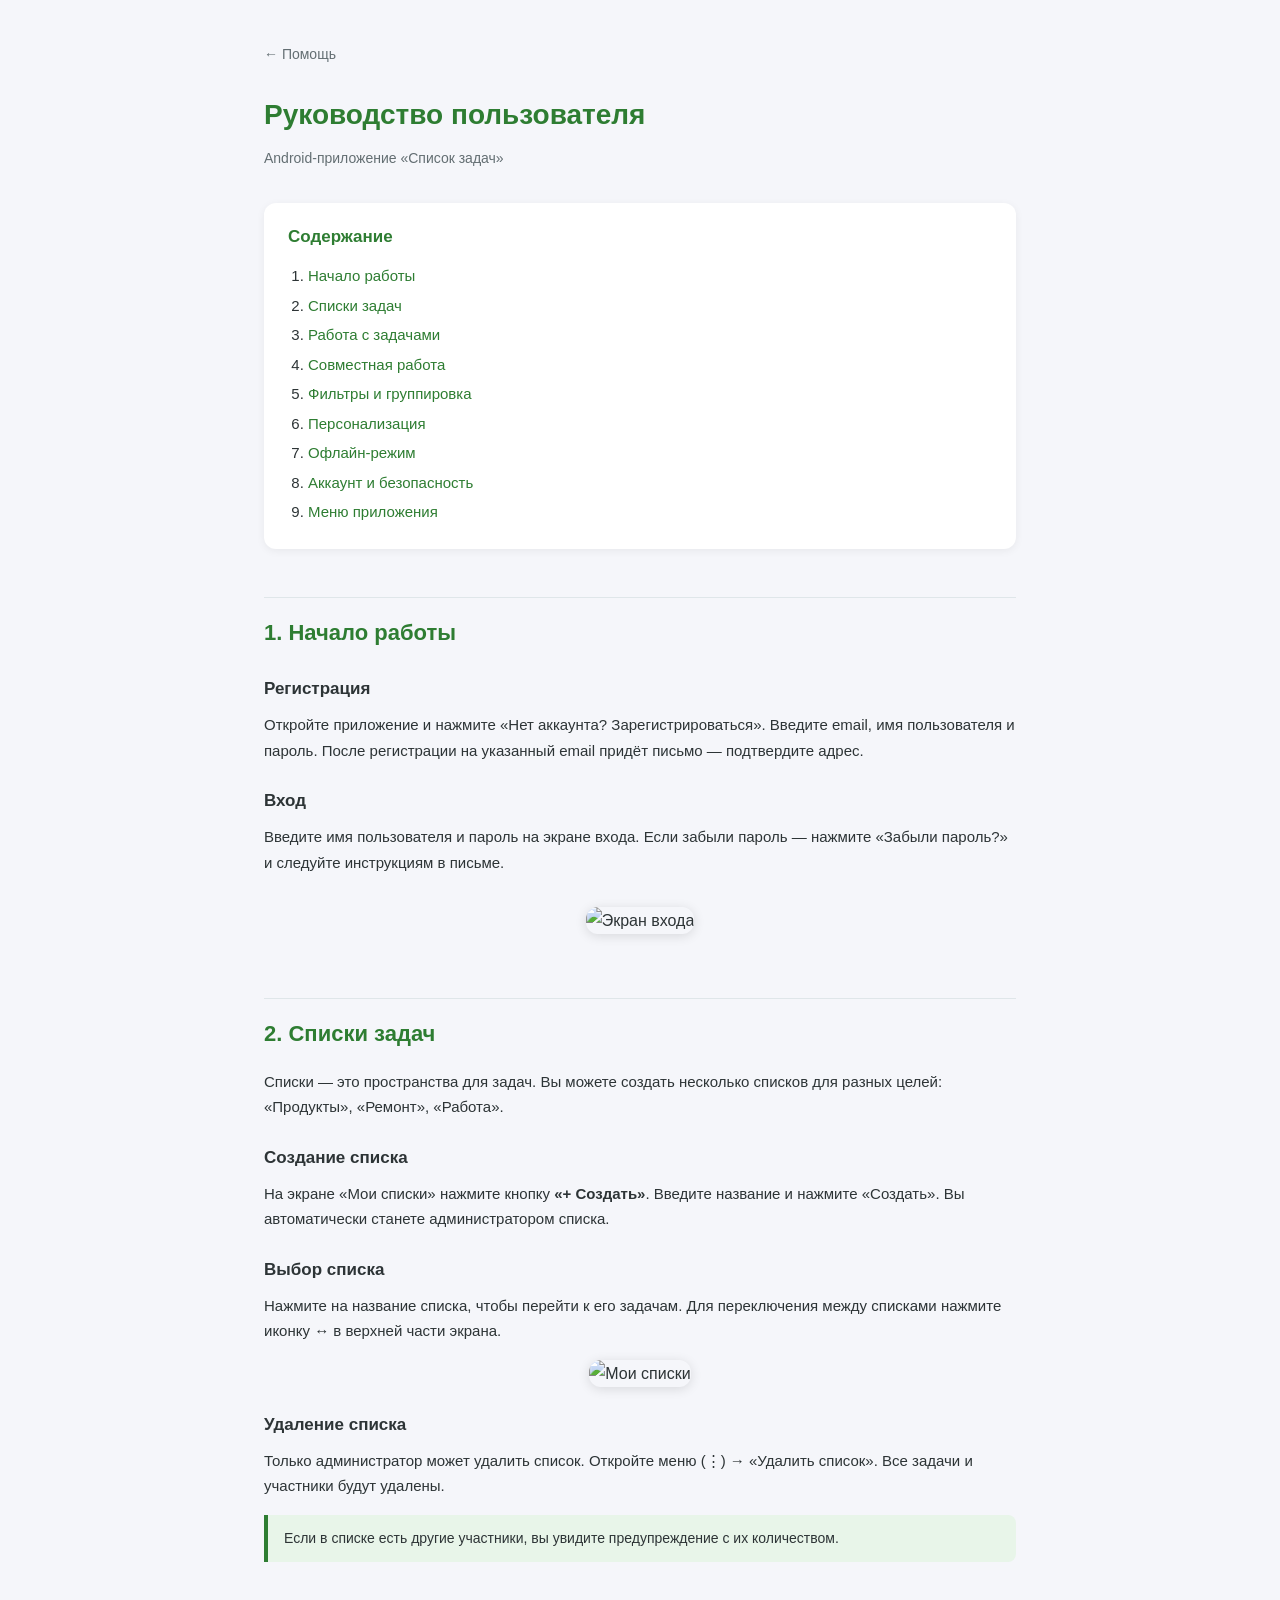
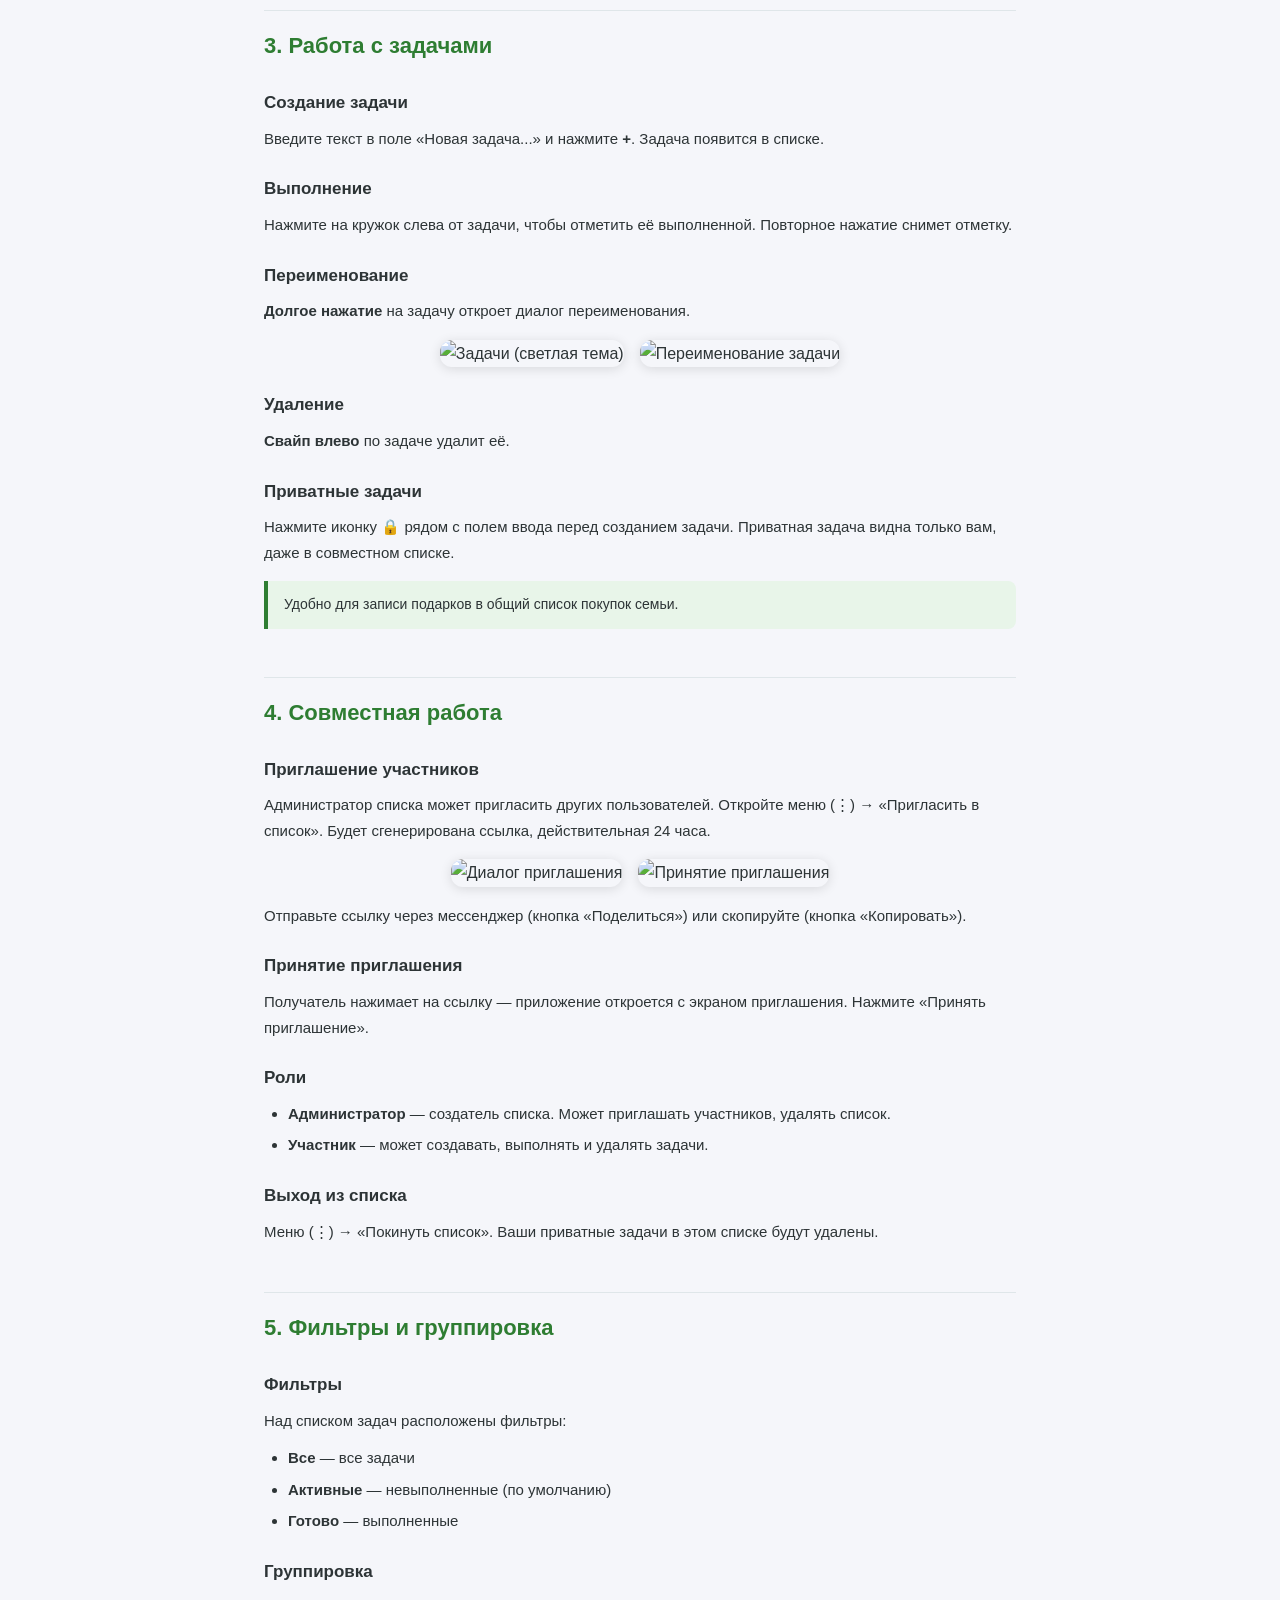
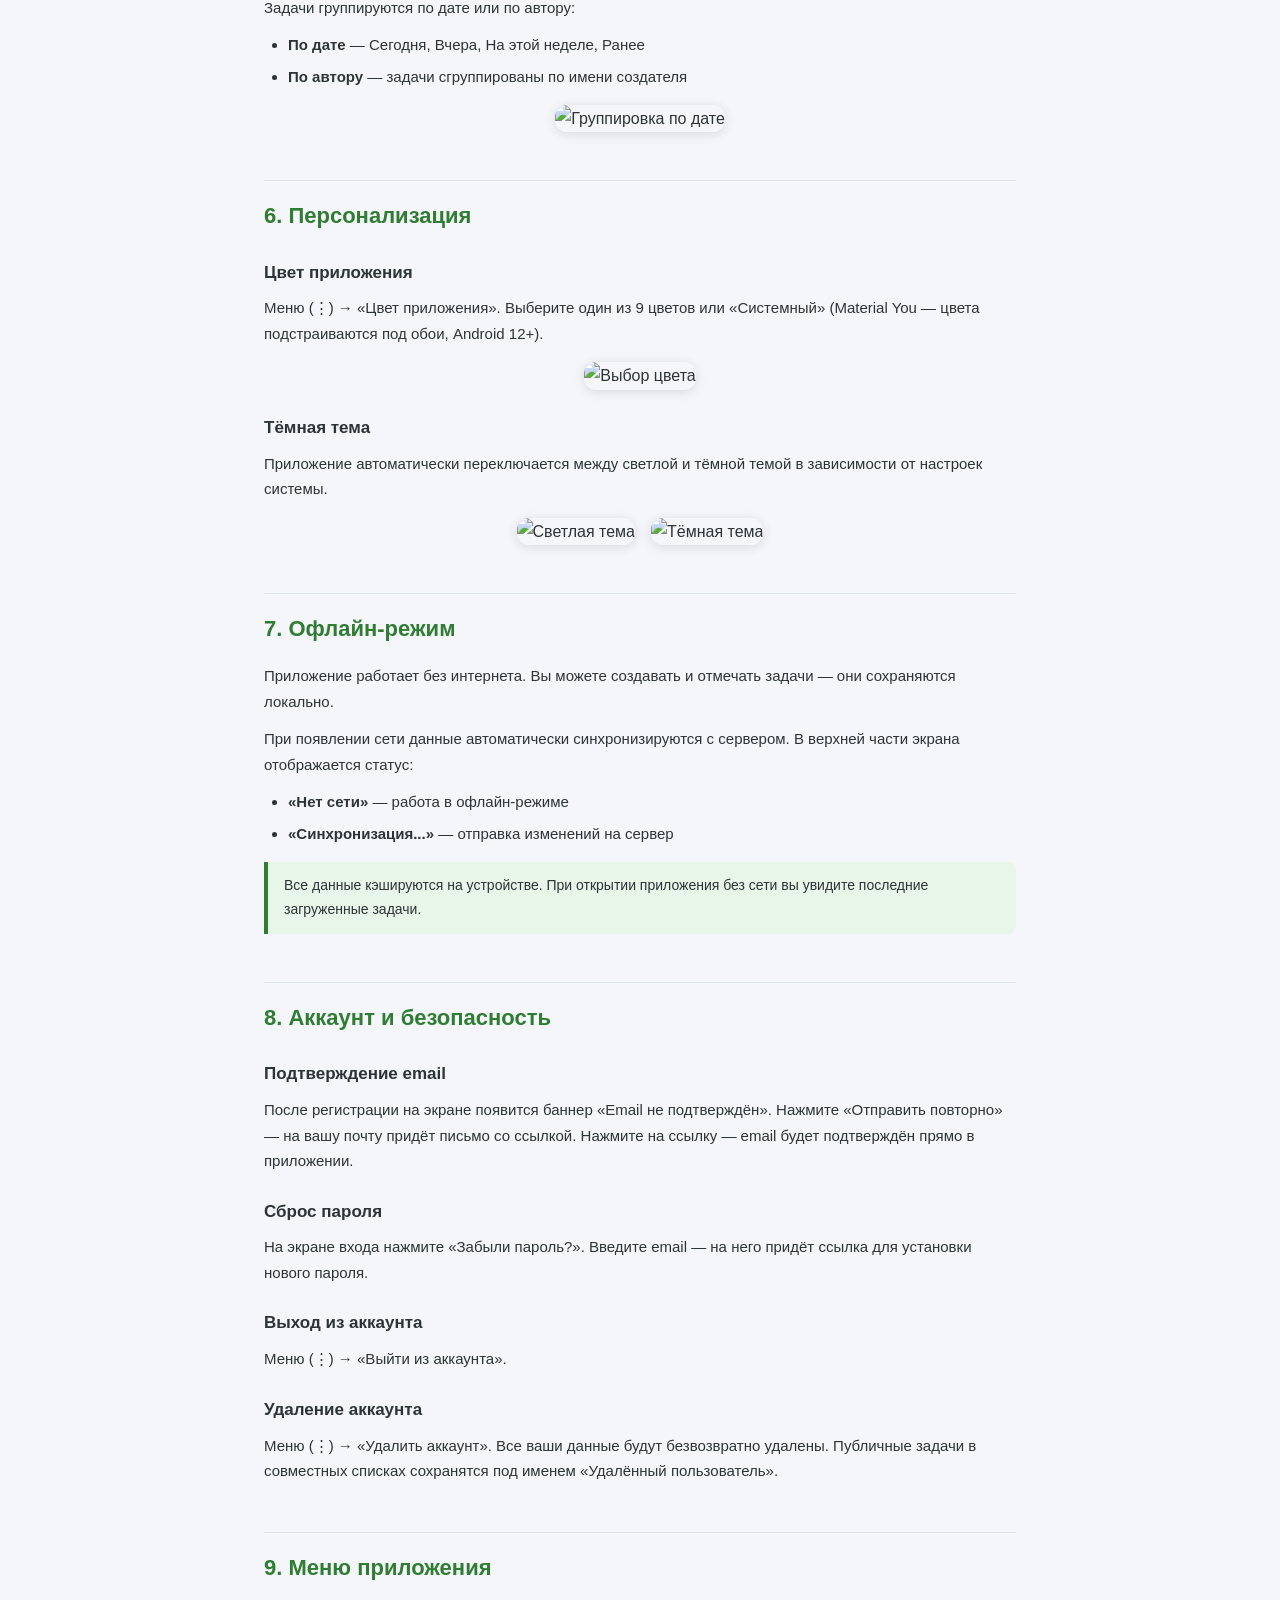
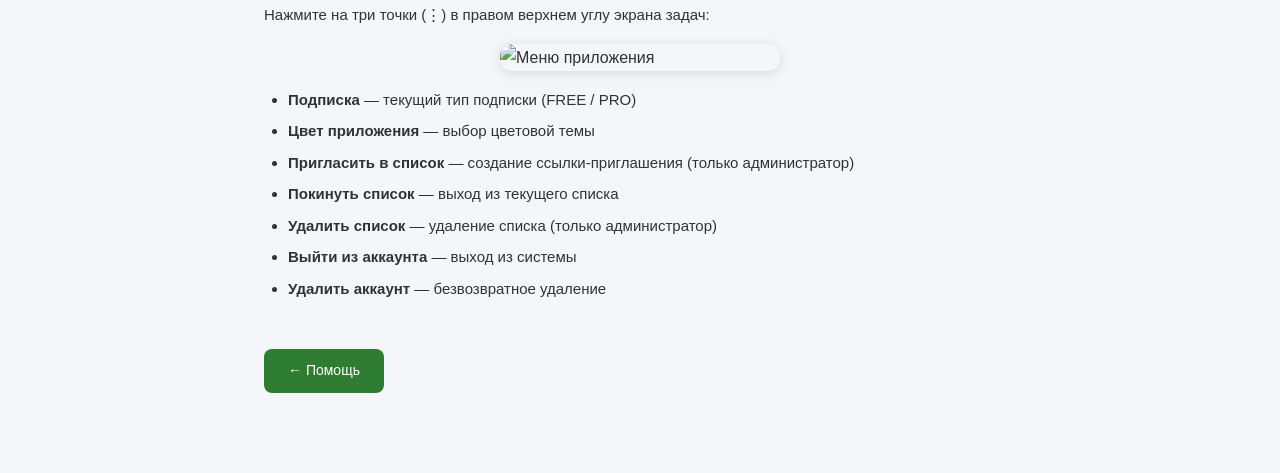
==== nginx/help/android.html @ d2b5bd95 "Add help pages: /help (platform selection), /help/android (user guide with screenshots)" ====
<!DOCTYPE html>
<html lang="ru">
<head>
    <meta charset="UTF-8">
    <meta name="viewport" content="width=device-width, initial-scale=1.0">
    <title>Помощь — Android — Список задач</title>
    <style>
        * { margin: 0; padding: 0; box-sizing: border-box; }
        body {
            font-family: 'Inter', 'Segoe UI', Roboto, -apple-system, BlinkMacSystemFont, sans-serif;
            background: #f5f6fa;
            color: #2d3436;
            line-height: 1.7;
        }
        .container {
            max-width: 800px;
            margin: 0 auto;
            padding: 40px 24px 80px;
        }
        h1 {
            font-size: 28px;
            font-weight: 700;
            margin-bottom: 8px;
            color: #2e7d32;
        }
        .subtitle {
            color: #636e72;
            font-size: 14px;
            margin-bottom: 32px;
        }
        h2 {
            font-size: 22px;
            font-weight: 600;
            margin-top: 48px;
            margin-bottom: 16px;
            color: #2e7d32;
            padding-top: 16px;
            border-top: 1px solid #dfe6e9;
        }
        h3 {
            font-size: 17px;
            font-weight: 600;
            margin-top: 24px;
            margin-bottom: 8px;
            color: #2d3436;
        }
        p, li {
            font-size: 15px;
            margin-bottom: 12px;
        }
        ul {
            padding-left: 24px;
            margin-bottom: 16px;
        }
        li { margin-bottom: 6px; }
        .screenshot {
            display: block;
            max-width: 280px;
            margin: 16px auto;
            border-radius: 12px;
            box-shadow: 0 2px 12px rgba(0,0,0,0.12);
        }
        .screenshot-row {
            display: flex;
            gap: 16px;
            justify-content: center;
            flex-wrap: wrap;
            margin: 16px 0;
        }
        .screenshot-row img {
            max-width: 220px;
            border-radius: 12px;
            box-shadow: 0 2px 12px rgba(0,0,0,0.12);
        }
        .tip {
            background: #e8f5e9;
            border-left: 4px solid #2e7d32;
            padding: 12px 16px;
            border-radius: 0 8px 8px 0;
            margin: 16px 0;
            font-size: 14px;
        }
        .toc {
            background: #fff;
            border-radius: 12px;
            padding: 20px 24px;
            margin-bottom: 32px;
            box-shadow: 0 2px 8px rgba(0,0,0,0.06);
        }
        .toc h3 {
            margin-top: 0;
            margin-bottom: 12px;
            color: #2e7d32;
        }
        .toc ol {
            padding-left: 20px;
        }
        .toc li {
            margin-bottom: 4px;
        }
        .toc a {
            color: #2e7d32;
            text-decoration: none;
        }
        .toc a:hover { text-decoration: underline; }
        a { color: #2e7d32; text-decoration: none; }
        a:hover { text-decoration: underline; }
        .back {
            display: inline-block;
            margin-top: 32px;
            padding: 10px 24px;
            background: #2e7d32;
            color: #fff;
            border-radius: 8px;
            font-size: 14px;
            font-weight: 500;
            text-decoration: none;
        }
        .back:hover { background: #1b5e20; text-decoration: none; }
        .nav-top {
            margin-bottom: 24px;
        }
        .nav-top a {
            color: #636e72;
            font-size: 14px;
        }
    </style>
</head>
<body>
<div class="container">
    <div class="nav-top">
        <a href="/help">← Помощь</a>
    </div>

    <h1>Руководство пользователя</h1>
    <p class="subtitle">Android-приложение «Список задач»</p>

    <div class="toc">
        <h3>Содержание</h3>
        <ol>
            <li><a href="#start">Начало работы</a></li>
            <li><a href="#lists">Списки задач</a></li>
            <li><a href="#tasks">Работа с задачами</a></li>
            <li><a href="#invite">Совместная работа</a></li>
            <li><a href="#filters">Фильтры и группировка</a></li>
            <li><a href="#design">Персонализация</a></li>
            <li><a href="#offline">Офлайн-режим</a></li>
            <li><a href="#account">Аккаунт и безопасность</a></li>
            <li><a href="#menu">Меню приложения</a></li>
        </ol>
    </div>

    <!-- 1. Начало работы -->
    <h2 id="start">1. Начало работы</h2>

    <h3>Регистрация</h3>
    <p>Откройте приложение и нажмите «Нет аккаунта? Зарегистрироваться». Введите email, имя пользователя и пароль. После регистрации на указанный email придёт письмо — подтвердите адрес.</p>

    <h3>Вход</h3>
    <p>Введите имя пользователя и пароль на экране входа. Если забыли пароль — нажмите «Забыли пароль?» и следуйте инструкциям в письме.</p>

    <div class="screenshot-row">
        <img src="/help/img/login_light.jpg" alt="Экран входа" class="screenshot">
    </div>

    <!-- 2. Списки задач -->
    <h2 id="lists">2. Списки задач</h2>

    <p>Списки — это пространства для задач. Вы можете создать несколько списков для разных целей: «Продукты», «Ремонт», «Работа».</p>

    <h3>Создание списка</h3>
    <p>На экране «Мои списки» нажмите кнопку <strong>«+ Создать»</strong>. Введите название и нажмите «Создать». Вы автоматически станете администратором списка.</p>

    <h3>Выбор списка</h3>
    <p>Нажмите на название списка, чтобы перейти к его задачам. Для переключения между списками нажмите иконку ↔ в верхней части экрана.</p>

    <div class="screenshot-row">
        <img src="/help/img/list_selection_light.jpg" alt="Мои списки">
    </div>

    <h3>Удаление списка</h3>
    <p>Только администратор может удалить список. Откройте меню (⋮) → «Удалить список». Все задачи и участники будут удалены.</p>

    <div class="tip">Если в списке есть другие участники, вы увидите предупреждение с их количеством.</div>

    <!-- 3. Работа с задачами -->
    <h2 id="tasks">3. Работа с задачами</h2>

    <h3>Создание задачи</h3>
    <p>Введите текст в поле «Новая задача...» и нажмите <strong>+</strong>. Задача появится в списке.</p>

    <h3>Выполнение</h3>
    <p>Нажмите на кружок слева от задачи, чтобы отметить её выполненной. Повторное нажатие снимет отметку.</p>

    <h3>Переименование</h3>
    <p><strong>Долгое нажатие</strong> на задачу откроет диалог переименования.</p>

    <div class="screenshot-row">
        <img src="/help/img/tasks_light_1.jpg" alt="Задачи (светлая тема)">
        <img src="/help/img/rename_task_dark.jpg" alt="Переименование задачи">
    </div>

    <h3>Удаление</h3>
    <p><strong>Свайп влево</strong> по задаче удалит её.</p>

    <h3>Приватные задачи</h3>
    <p>Нажмите иконку 🔒 рядом с полем ввода перед созданием задачи. Приватная задача видна только вам, даже в совместном списке.</p>

    <div class="tip">Удобно для записи подарков в общий список покупок семьи.</div>

    <!-- 4. Совместная работа -->
    <h2 id="invite">4. Совместная работа</h2>

    <h3>Приглашение участников</h3>
    <p>Администратор списка может пригласить других пользователей. Откройте меню (⋮) → «Пригласить в список». Будет сгенерирована ссылка, действительная 24 часа.</p>

    <div class="screenshot-row">
        <img src="/help/img/invite_dialog.jpg" alt="Диалог приглашения">
        <img src="/help/img/invite_accept.jpg" alt="Принятие приглашения">
    </div>

    <p>Отправьте ссылку через мессенджер (кнопка «Поделиться») или скопируйте (кнопка «Копировать»).</p>

    <h3>Принятие приглашения</h3>
    <p>Получатель нажимает на ссылку — приложение откроется с экраном приглашения. Нажмите «Принять приглашение».</p>

    <h3>Роли</h3>
    <ul>
        <li><strong>Администратор</strong> — создатель списка. Может приглашать участников, удалять список.</li>
        <li><strong>Участник</strong> — может создавать, выполнять и удалять задачи.</li>
    </ul>

    <h3>Выход из списка</h3>
    <p>Меню (⋮) → «Покинуть список». Ваши приватные задачи в этом списке будут удалены.</p>

    <!-- 5. Фильтры и группировка -->
    <h2 id="filters">5. Фильтры и группировка</h2>

    <h3>Фильтры</h3>
    <p>Над списком задач расположены фильтры:</p>
    <ul>
        <li><strong>Все</strong> — все задачи</li>
        <li><strong>Активные</strong> — невыполненные (по умолчанию)</li>
        <li><strong>Готово</strong> — выполненные</li>
    </ul>

    <h3>Группировка</h3>
    <p>Задачи группируются по дате или по автору:</p>
    <ul>
        <li><strong>По дате</strong> — Сегодня, Вчера, На этой неделе, Ранее</li>
        <li><strong>По автору</strong> — задачи сгруппированы по имени создателя</li>
    </ul>

    <div class="screenshot-row">
        <img src="/help/img/tasks_light_2.jpg" alt="Группировка по дате">
    </div>

    <!-- 6. Персонализация -->
    <h2 id="design">6. Персонализация</h2>

    <h3>Цвет приложения</h3>
    <p>Меню (⋮) → «Цвет приложения». Выберите один из 9 цветов или «Системный» (Material You — цвета подстраиваются под обои, Android 12+).</p>

    <div class="screenshot-row">
        <img src="/help/img/color_picker.jpg" alt="Выбор цвета">
    </div>

    <h3>Тёмная тема</h3>
    <p>Приложение автоматически переключается между светлой и тёмной темой в зависимости от настроек системы.</p>

    <div class="screenshot-row">
        <img src="/help/img/tasks_light_3.jpg" alt="Светлая тема">
        <img src="/help/img/tasks_dark_2.jpg" alt="Тёмная тема">
    </div>

    <!-- 7. Офлайн-режим -->
    <h2 id="offline">7. Офлайн-режим</h2>

    <p>Приложение работает без интернета. Вы можете создавать и отмечать задачи — они сохраняются локально.</p>

    <p>При появлении сети данные автоматически синхронизируются с сервером. В верхней части экрана отображается статус:</p>
    <ul>
        <li><strong>«Нет сети»</strong> — работа в офлайн-режиме</li>
        <li><strong>«Синхронизация...»</strong> — отправка изменений на сервер</li>
    </ul>

    <div class="tip">Все данные кэшируются на устройстве. При открытии приложения без сети вы увидите последние загруженные задачи.</div>

    <!-- 8. Аккаунт -->
    <h2 id="account">8. Аккаунт и безопасность</h2>

    <h3>Подтверждение email</h3>
    <p>После регистрации на экране появится баннер «Email не подтверждён». Нажмите «Отправить повторно» — на вашу почту придёт письмо со ссылкой. Нажмите на ссылку — email будет подтверждён прямо в приложении.</p>

    <h3>Сброс пароля</h3>
    <p>На экране входа нажмите «Забыли пароль?». Введите email — на него придёт ссылка для установки нового пароля.</p>

    <h3>Выход из аккаунта</h3>
    <p>Меню (⋮) → «Выйти из аккаунта».</p>

    <h3>Удаление аккаунта</h3>
    <p>Меню (⋮) → «Удалить аккаунт». Все ваши данные будут безвозвратно удалены. Публичные задачи в совместных списках сохранятся под именем «Удалённый пользователь».</p>

    <!-- 9. Меню -->
    <h2 id="menu">9. Меню приложения</h2>

    <p>Нажмите на три точки (⋮) в правом верхнем углу экрана задач:</p>

    <img src="/help/img/menu_overflow.jpg" alt="Меню приложения" class="screenshot">

    <ul>
        <li><strong>Подписка</strong> — текущий тип подписки (FREE / PRO)</li>
        <li><strong>Цвет приложения</strong> — выбор цветовой темы</li>
        <li><strong>Пригласить в список</strong> — создание ссылки-приглашения (только администратор)</li>
        <li><strong>Покинуть список</strong> — выход из текущего списка</li>
        <li><strong>Удалить список</strong> — удаление списка (только администратор)</li>
        <li><strong>Выйти из аккаунта</strong> — выход из системы</li>
        <li><strong>Удалить аккаунт</strong> — безвозвратное удаление</li>
    </ul>

    <a class="back" href="/help">← Помощь</a>
</div>
</body>
</html>
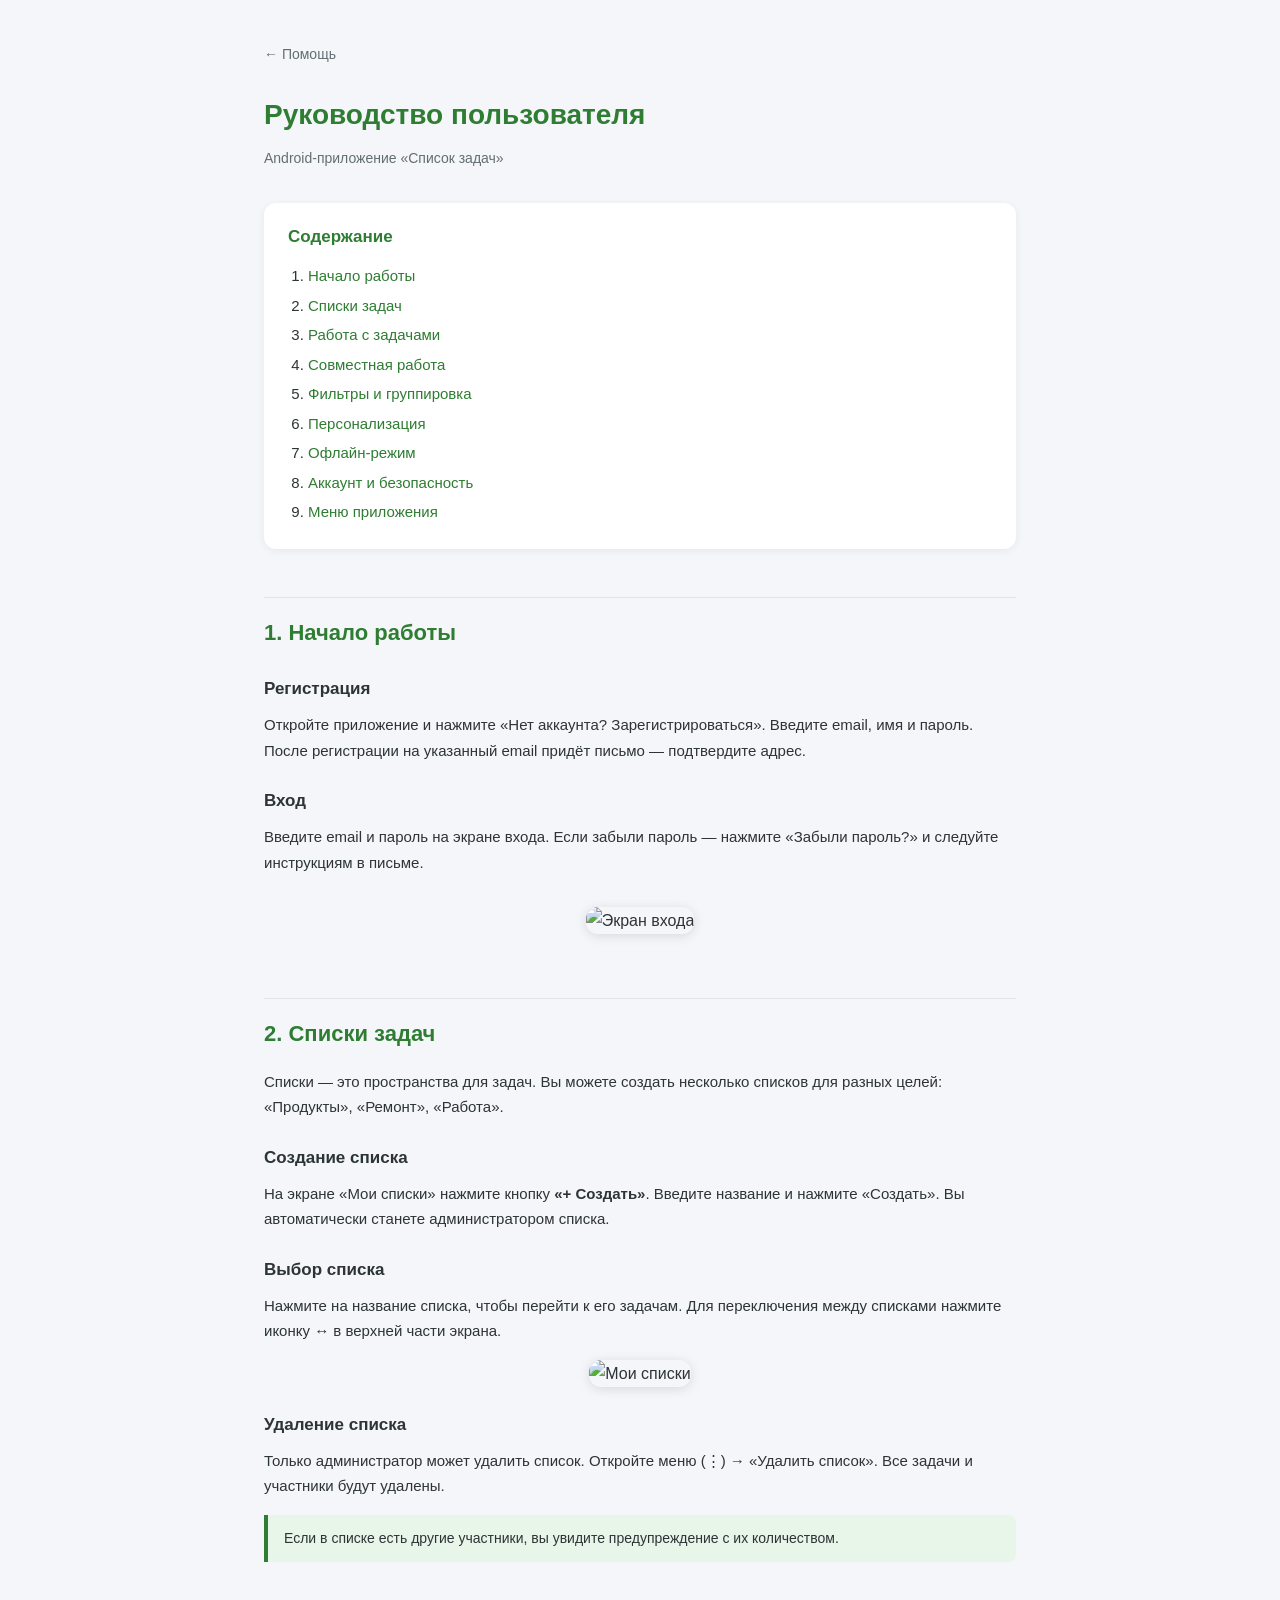
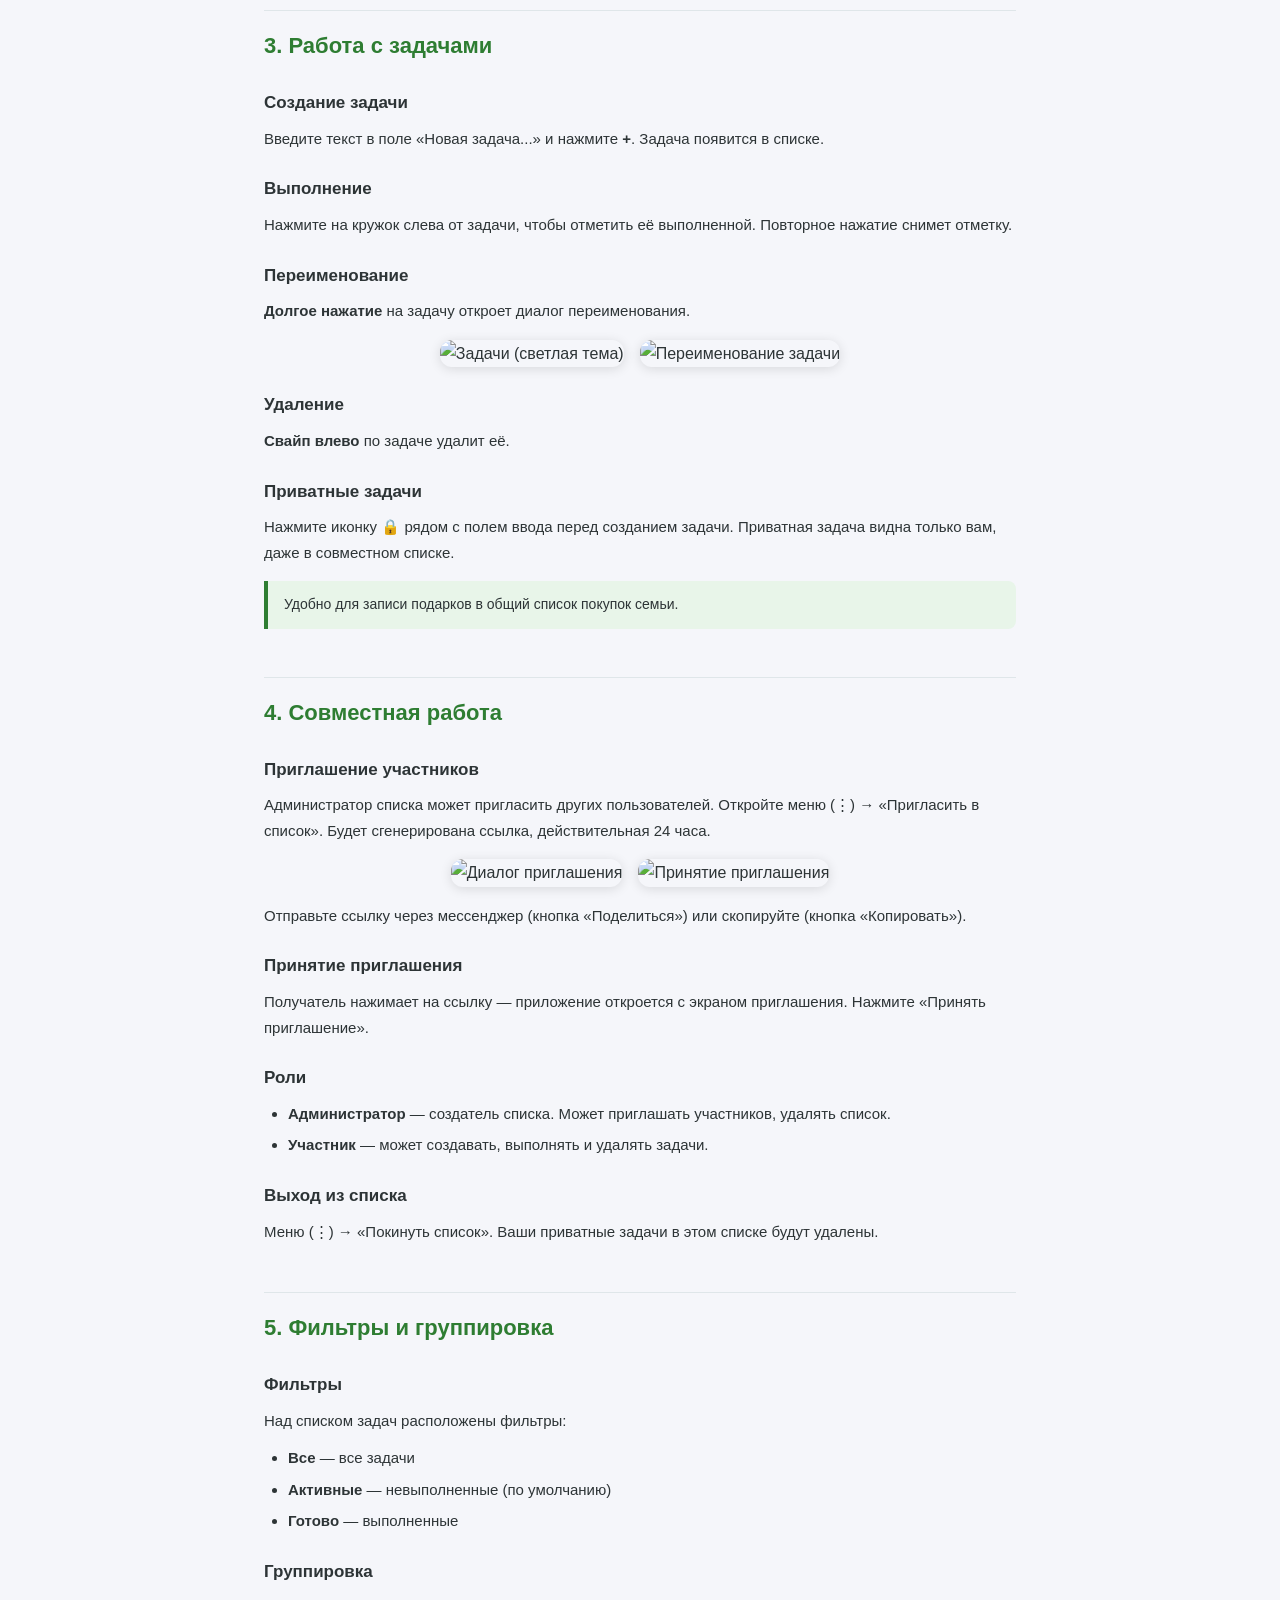
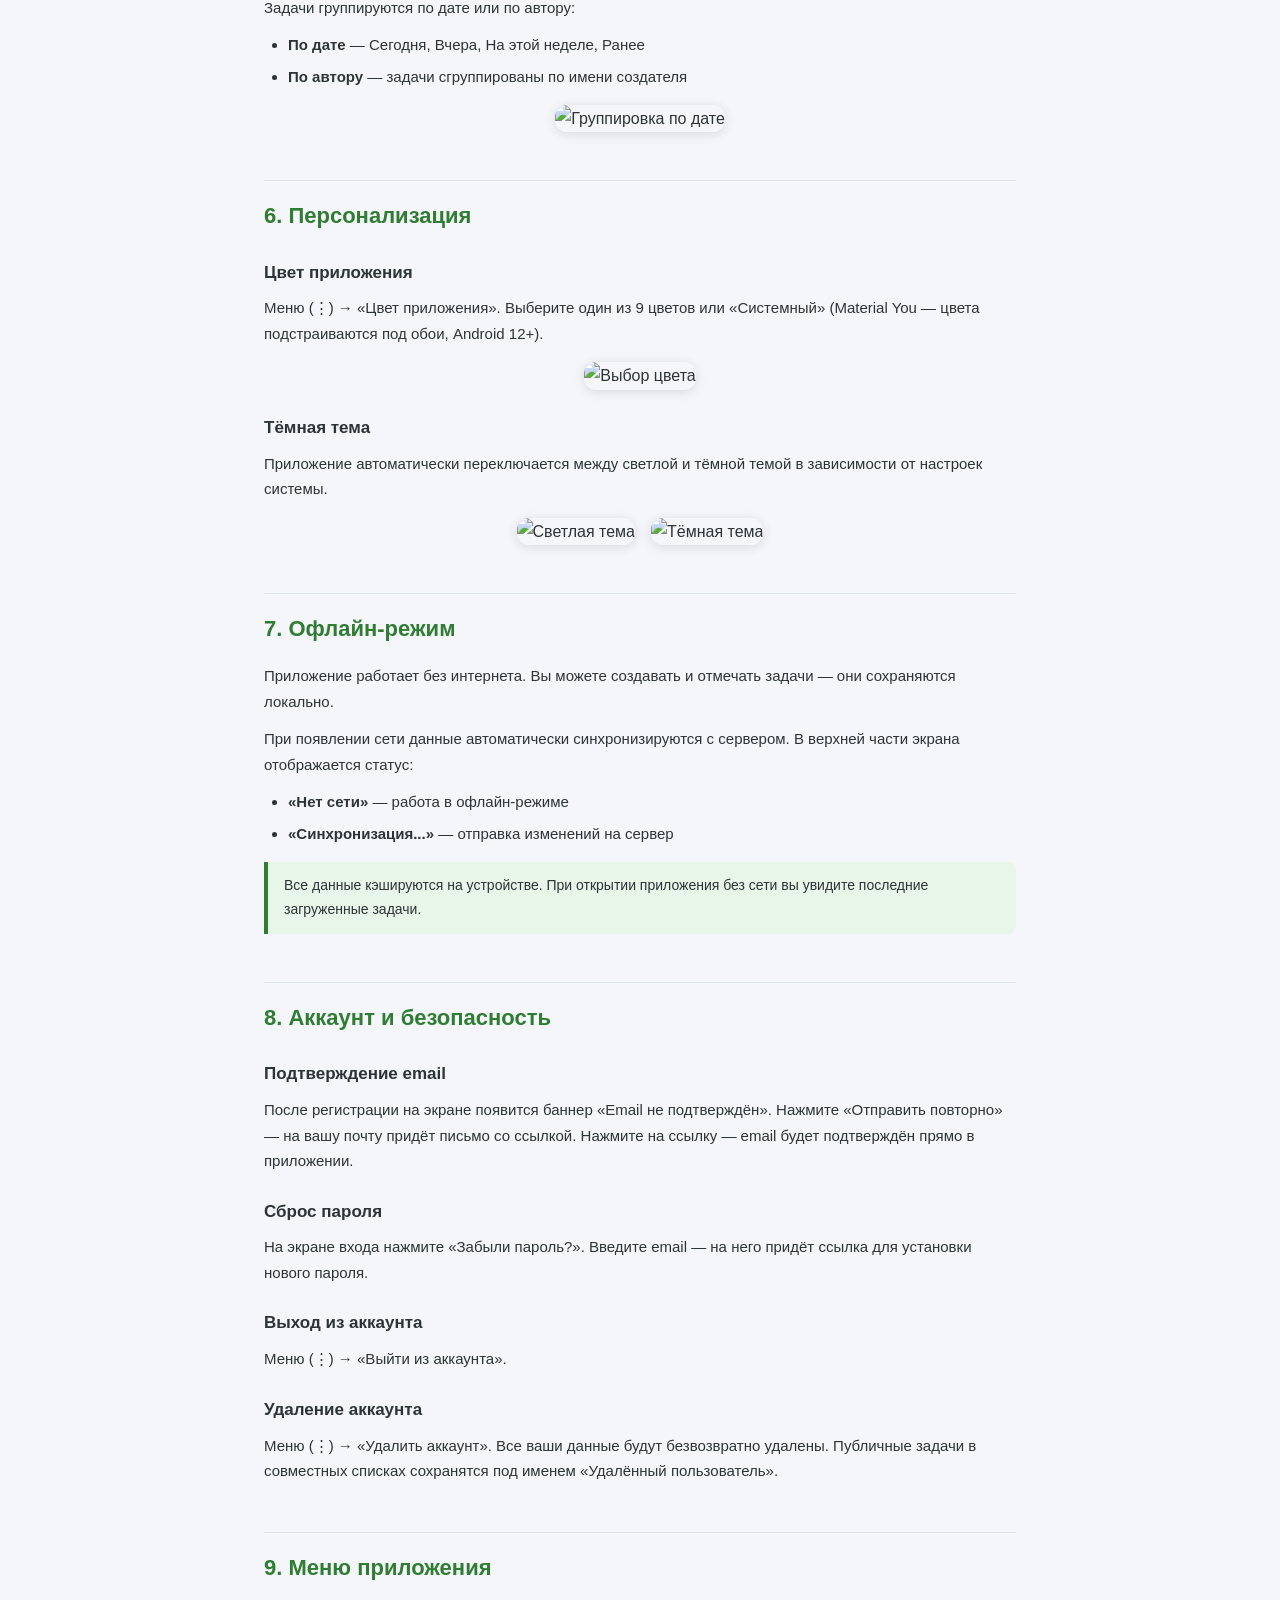
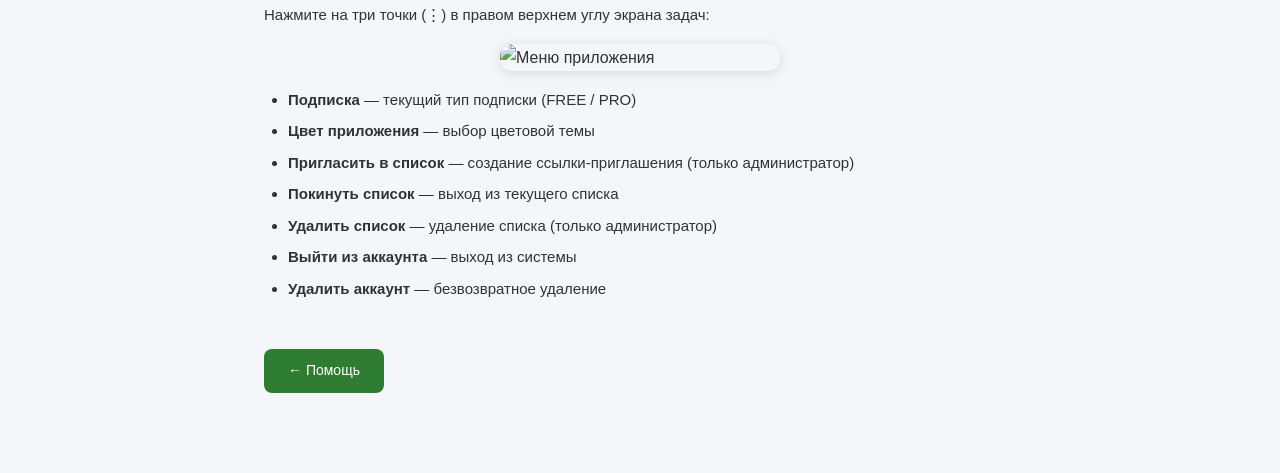
==== commit 07a2d244: "Update help page: email login instead of username, replace login screenshots" ====
--- a/nginx/help/android.html
+++ b/nginx/help/android.html
@@ -154,10 +154,10 @@
     <h2 id="start">1. Начало работы</h2>
 
     <h3>Регистрация</h3>
-    <p>Откройте приложение и нажмите «Нет аккаунта? Зарегистрироваться». Введите email, имя пользователя и пароль. После регистрации на указанный email придёт письмо — подтвердите адрес.</p>
+    <p>Откройте приложение и нажмите «Нет аккаунта? Зарегистрироваться». Введите email, имя и пароль. После регистрации на указанный email придёт письмо — подтвердите адрес.</p>
 
     <h3>Вход</h3>
-    <p>Введите имя пользователя и пароль на экране входа. Если забыли пароль — нажмите «Забыли пароль?» и следуйте инструкциям в письме.</p>
+    <p>Введите email и пароль на экране входа. Если забыли пароль — нажмите «Забыли пароль?» и следуйте инструкциям в письме.</p>
 
     <div class="screenshot-row">
         <img src="/help/img/login_light.jpg" alt="Экран входа" class="screenshot">
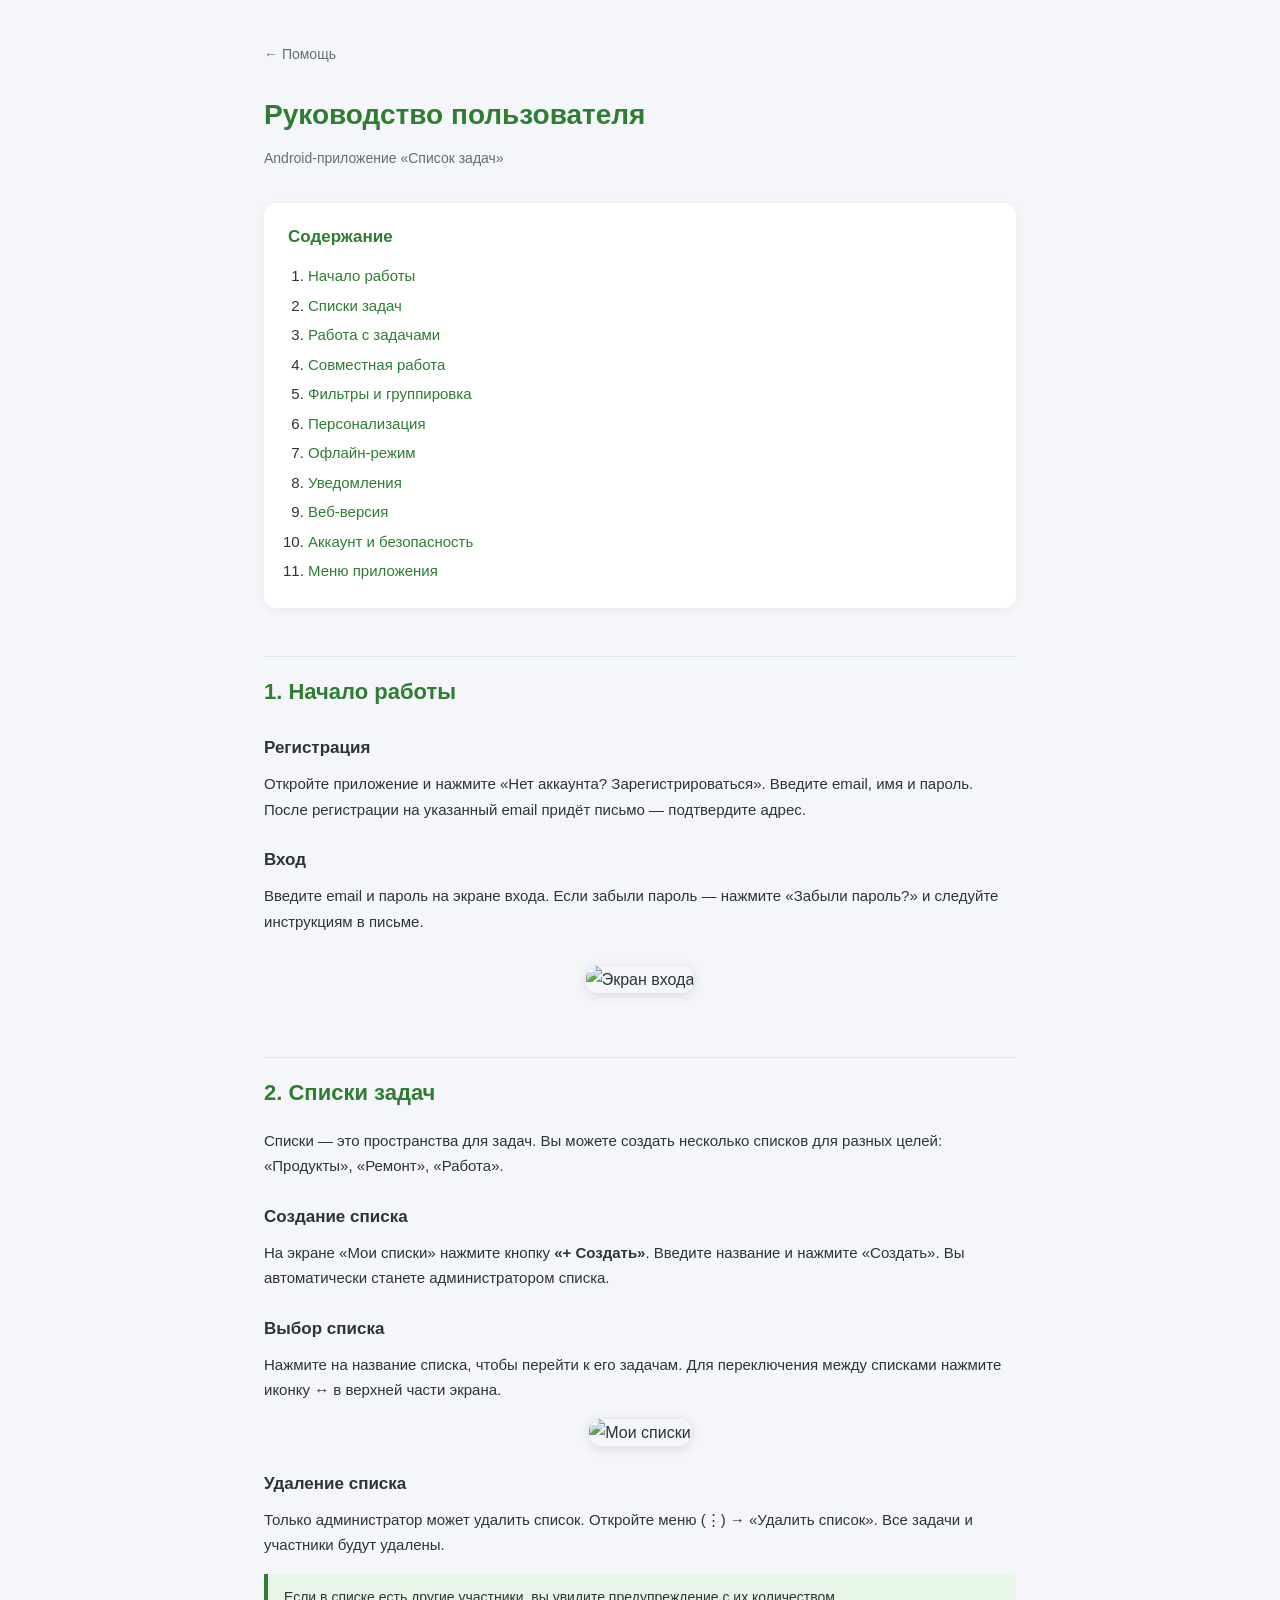
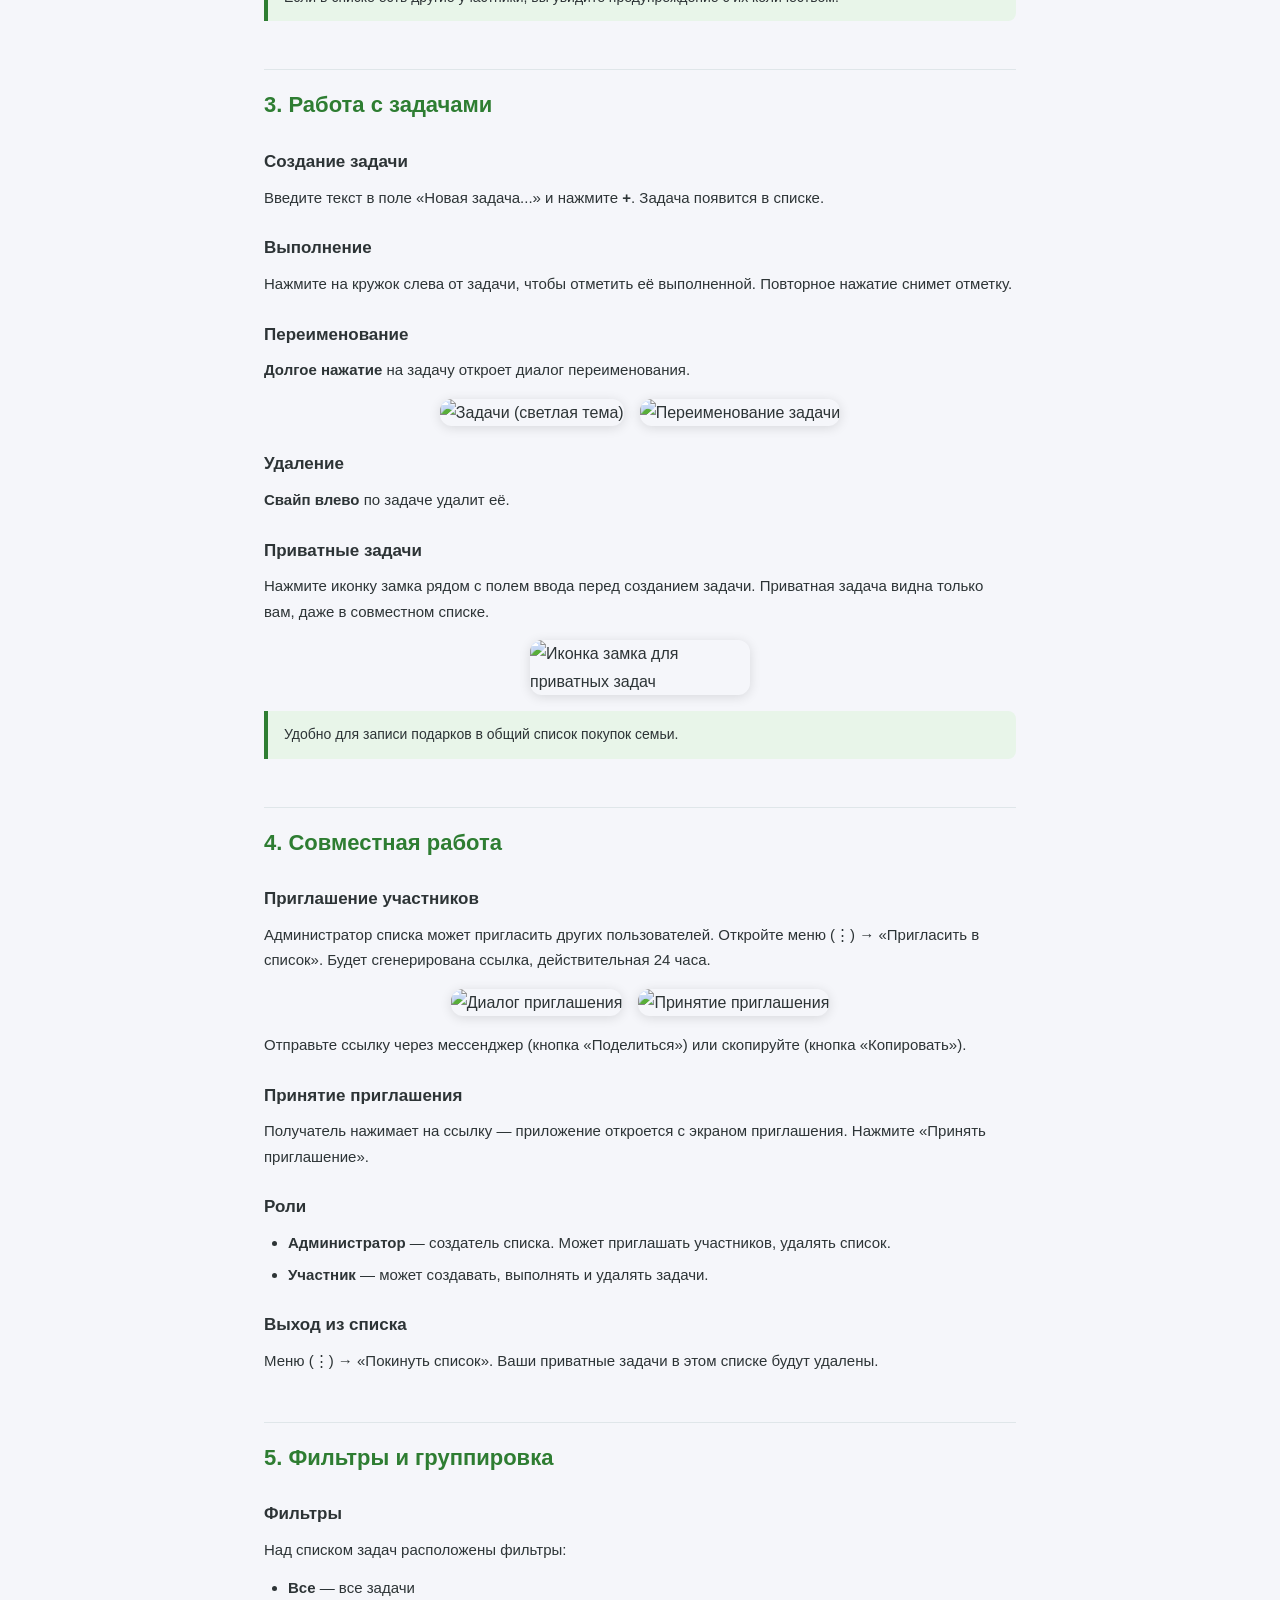
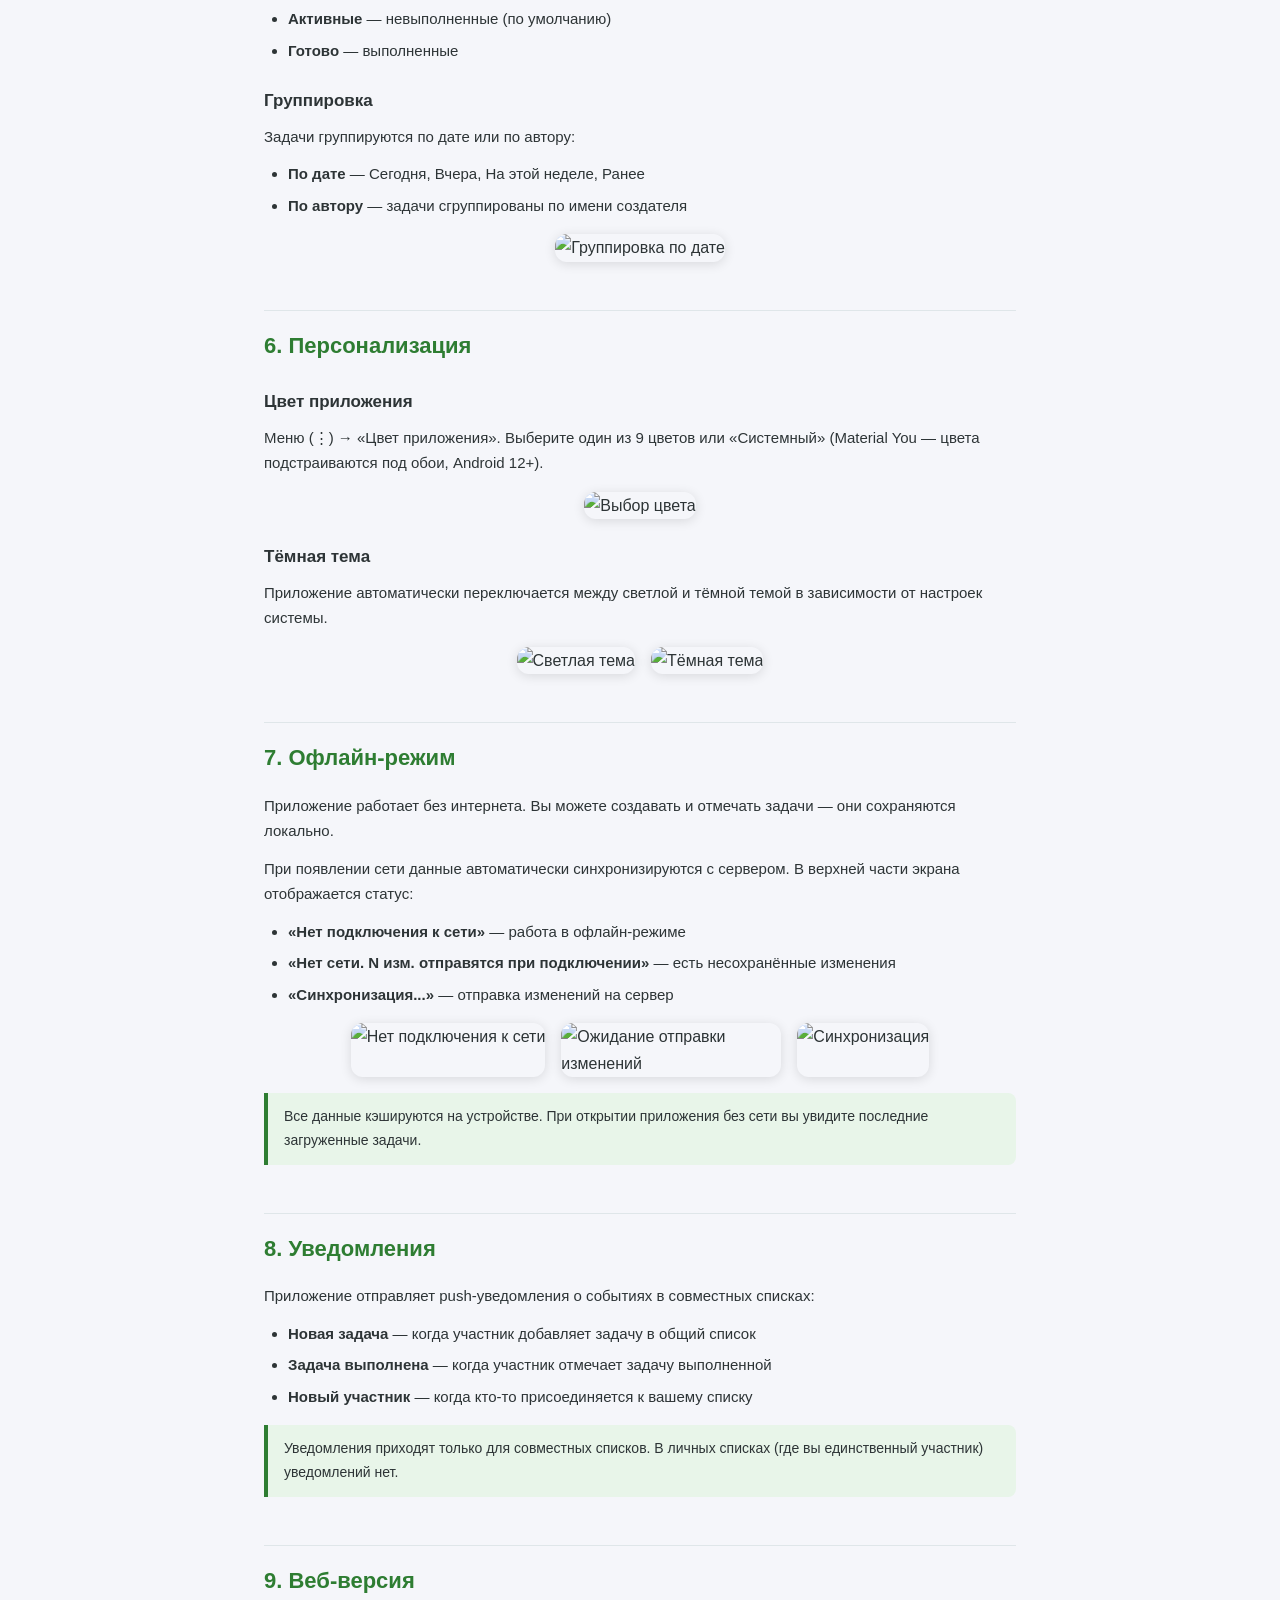
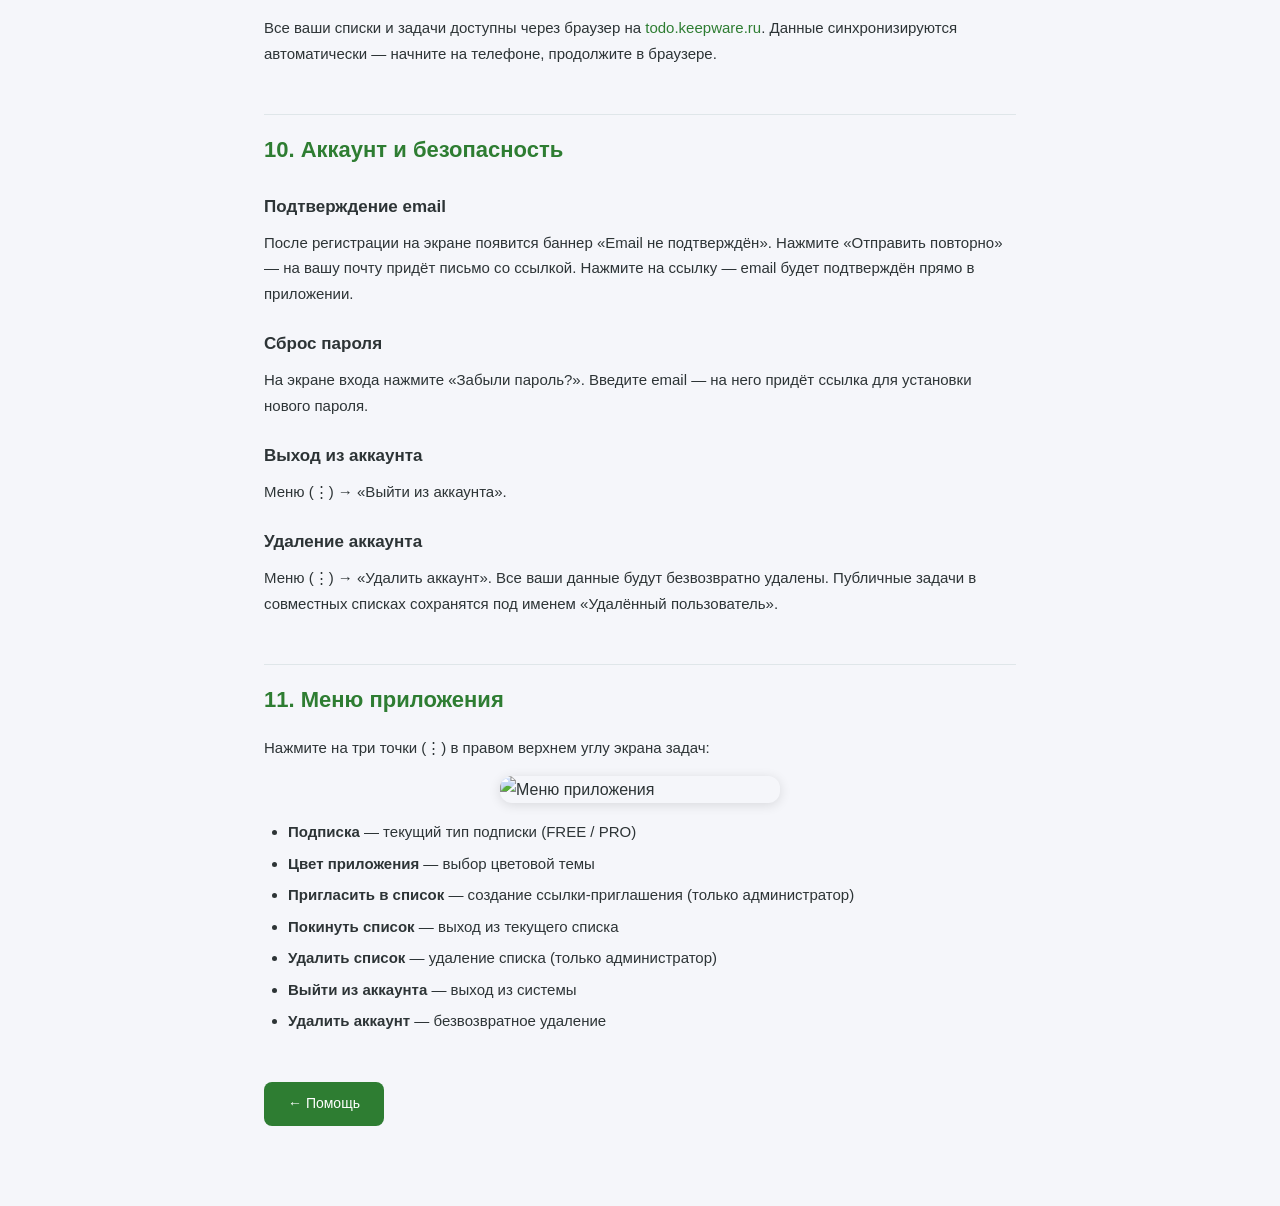
==== commit 5fb079d3: "Update Android help page: add offline screenshots, notifications and web sections" ====
--- a/nginx/help/android.html
+++ b/nginx/help/android.html
@@ -145,6 +145,8 @@
             <li><a href="#filters">Фильтры и группировка</a></li>
             <li><a href="#design">Персонализация</a></li>
             <li><a href="#offline">Офлайн-режим</a></li>
+            <li><a href="#notifications">Уведомления</a></li>
+            <li><a href="#web">Веб-версия</a></li>
             <li><a href="#account">Аккаунт и безопасность</a></li>
             <li><a href="#menu">Меню приложения</a></li>
         </ol>
@@ -204,7 +206,11 @@
     <p><strong>Свайп влево</strong> по задаче удалит её.</p>
 
     <h3>Приватные задачи</h3>
-    <p>Нажмите иконку 🔒 рядом с полем ввода перед созданием задачи. Приватная задача видна только вам, даже в совместном списке.</p>
+    <p>Нажмите иконку замка рядом с полем ввода перед созданием задачи. Приватная задача видна только вам, даже в совместном списке.</p>
+
+    <div class="screenshot-row">
+        <img src="/help/img/sync_status.jpg" alt="Иконка замка для приватных задач">
+    </div>
 
     <div class="tip">Удобно для записи подарков в общий список покупок семьи.</div>
 
@@ -280,14 +286,38 @@
 
     <p>При появлении сети данные автоматически синхронизируются с сервером. В верхней части экрана отображается статус:</p>
     <ul>
-        <li><strong>«Нет сети»</strong> — работа в офлайн-режиме</li>
+        <li><strong>«Нет подключения к сети»</strong> — работа в офлайн-режиме</li>
+        <li><strong>«Нет сети. N изм. отправятся при подключении»</strong> — есть несохранённые изменения</li>
         <li><strong>«Синхронизация...»</strong> — отправка изменений на сервер</li>
     </ul>
 
+    <div class="screenshot-row">
+        <img src="/help/img/offline_no_network.jpg" alt="Нет подключения к сети">
+        <img src="/help/img/offline_pending.jpg" alt="Ожидание отправки изменений">
+        <img src="/help/img/sync_status.jpg" alt="Синхронизация">
+    </div>
+
     <div class="tip">Все данные кэшируются на устройстве. При открытии приложения без сети вы увидите последние загруженные задачи.</div>
 
-    <!-- 8. Аккаунт -->
-    <h2 id="account">8. Аккаунт и безопасность</h2>
+    <!-- 8. Уведомления -->
+    <h2 id="notifications">8. Уведомления</h2>
+
+    <p>Приложение отправляет push-уведомления о событиях в совместных списках:</p>
+    <ul>
+        <li><strong>Новая задача</strong> — когда участник добавляет задачу в общий список</li>
+        <li><strong>Задача выполнена</strong> — когда участник отмечает задачу выполненной</li>
+        <li><strong>Новый участник</strong> — когда кто-то присоединяется к вашему списку</li>
+    </ul>
+
+    <div class="tip">Уведомления приходят только для совместных списков. В личных списках (где вы единственный участник) уведомлений нет.</div>
+
+    <!-- 9. Веб-версия -->
+    <h2 id="web">9. Веб-версия</h2>
+
+    <p>Все ваши списки и задачи доступны через браузер на <a href="https://todo.keepware.ru" target="_blank">todo.keepware.ru</a>. Данные синхронизируются автоматически — начните на телефоне, продолжите в браузере.</p>
+
+    <!-- 10. Аккаунт -->
+    <h2 id="account">10. Аккаунт и безопасность</h2>
 
     <h3>Подтверждение email</h3>
     <p>После регистрации на экране появится баннер «Email не подтверждён». Нажмите «Отправить повторно» — на вашу почту придёт письмо со ссылкой. Нажмите на ссылку — email будет подтверждён прямо в приложении.</p>
@@ -301,8 +331,8 @@
     <h3>Удаление аккаунта</h3>
     <p>Меню (⋮) → «Удалить аккаунт». Все ваши данные будут безвозвратно удалены. Публичные задачи в совместных списках сохранятся под именем «Удалённый пользователь».</p>
 
-    <!-- 9. Меню -->
-    <h2 id="menu">9. Меню приложения</h2>
+    <!-- 11. Меню -->
+    <h2 id="menu">11. Меню приложения</h2>
 
     <p>Нажмите на три точки (⋮) в правом верхнем углу экрана задач:</p>
 
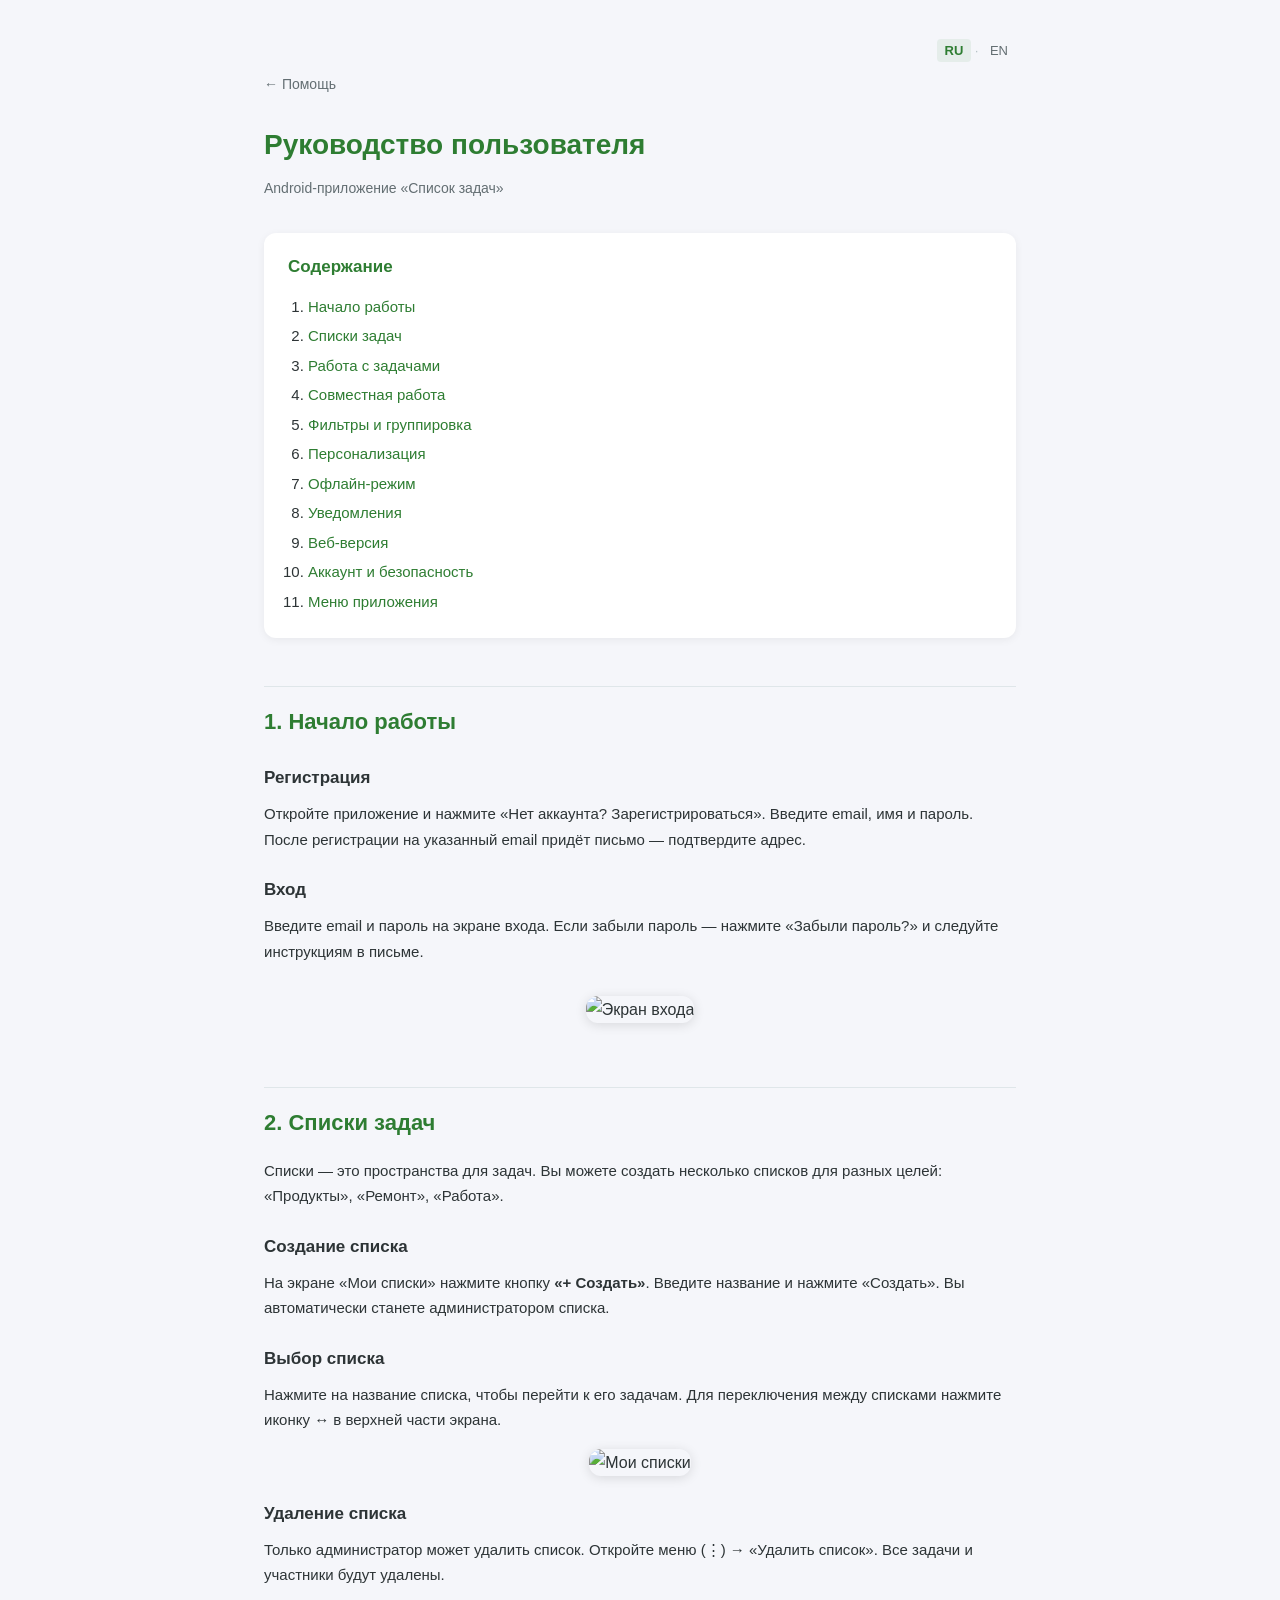
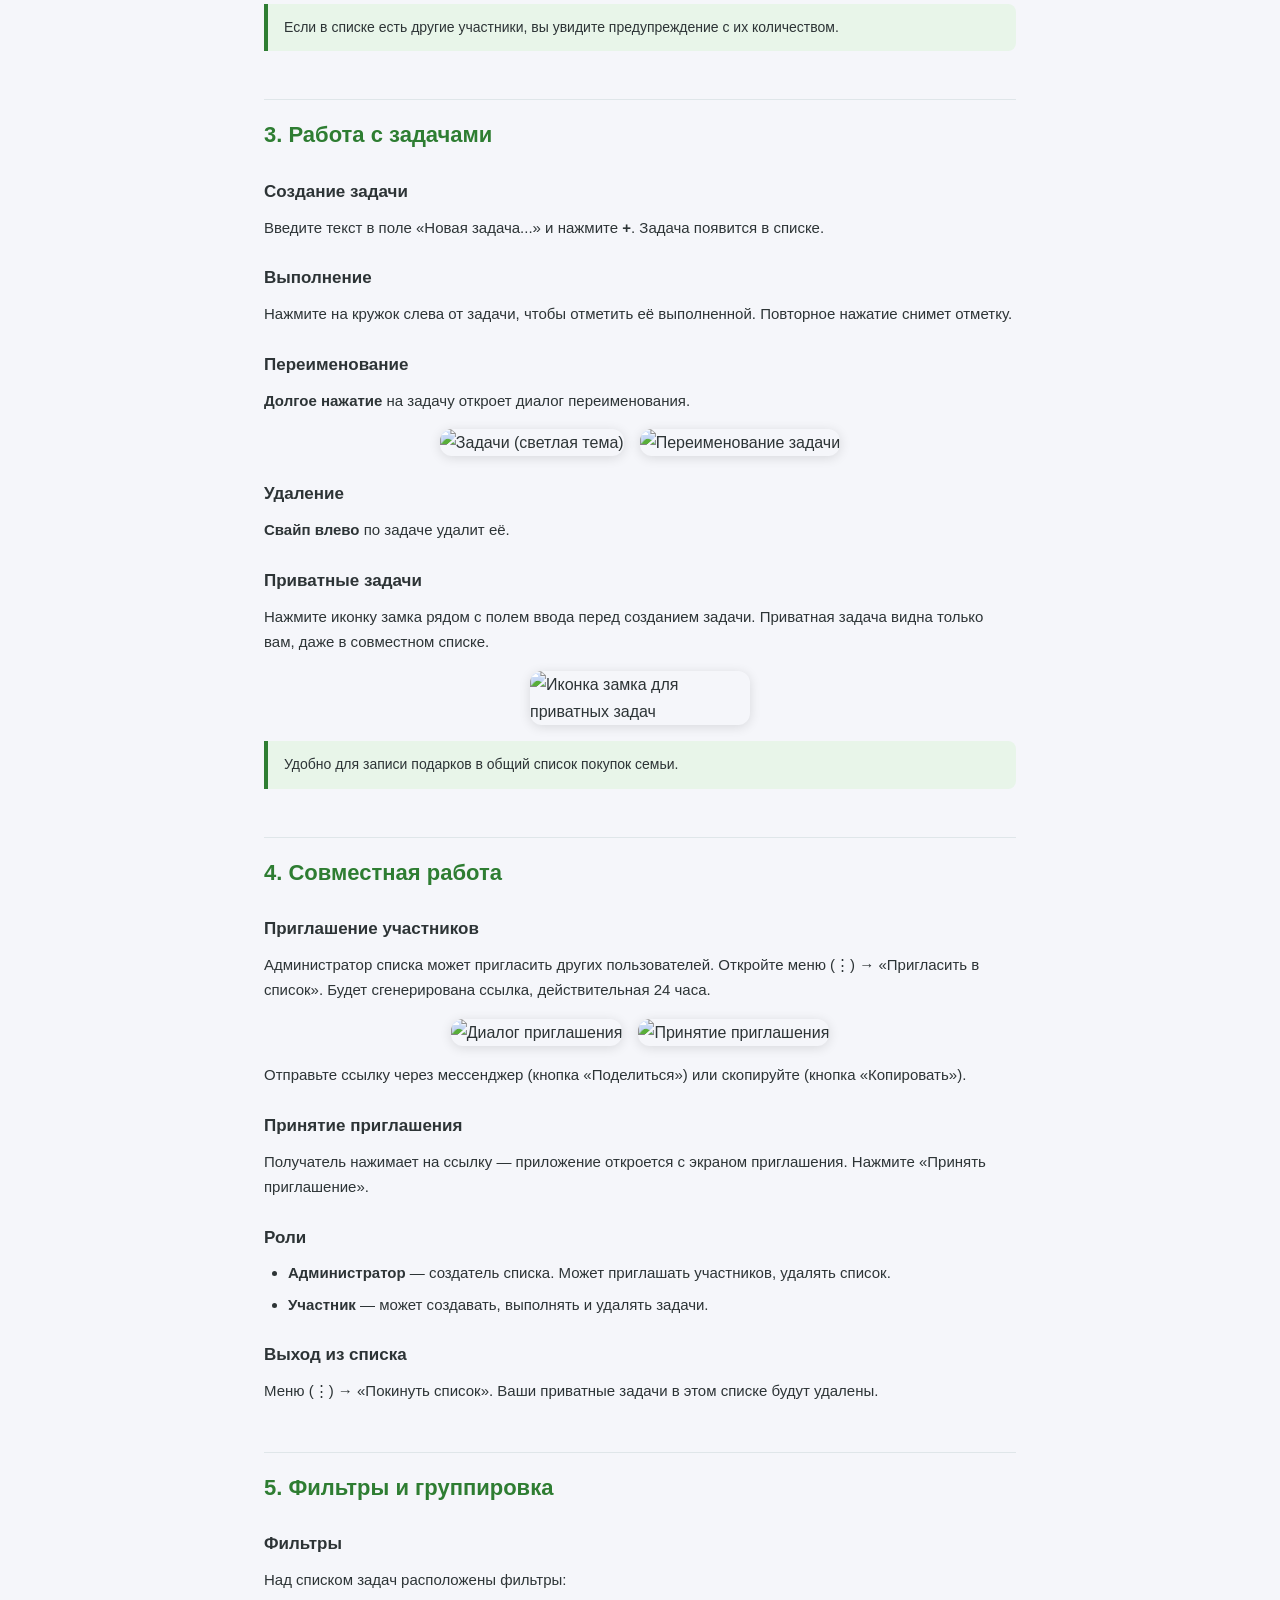
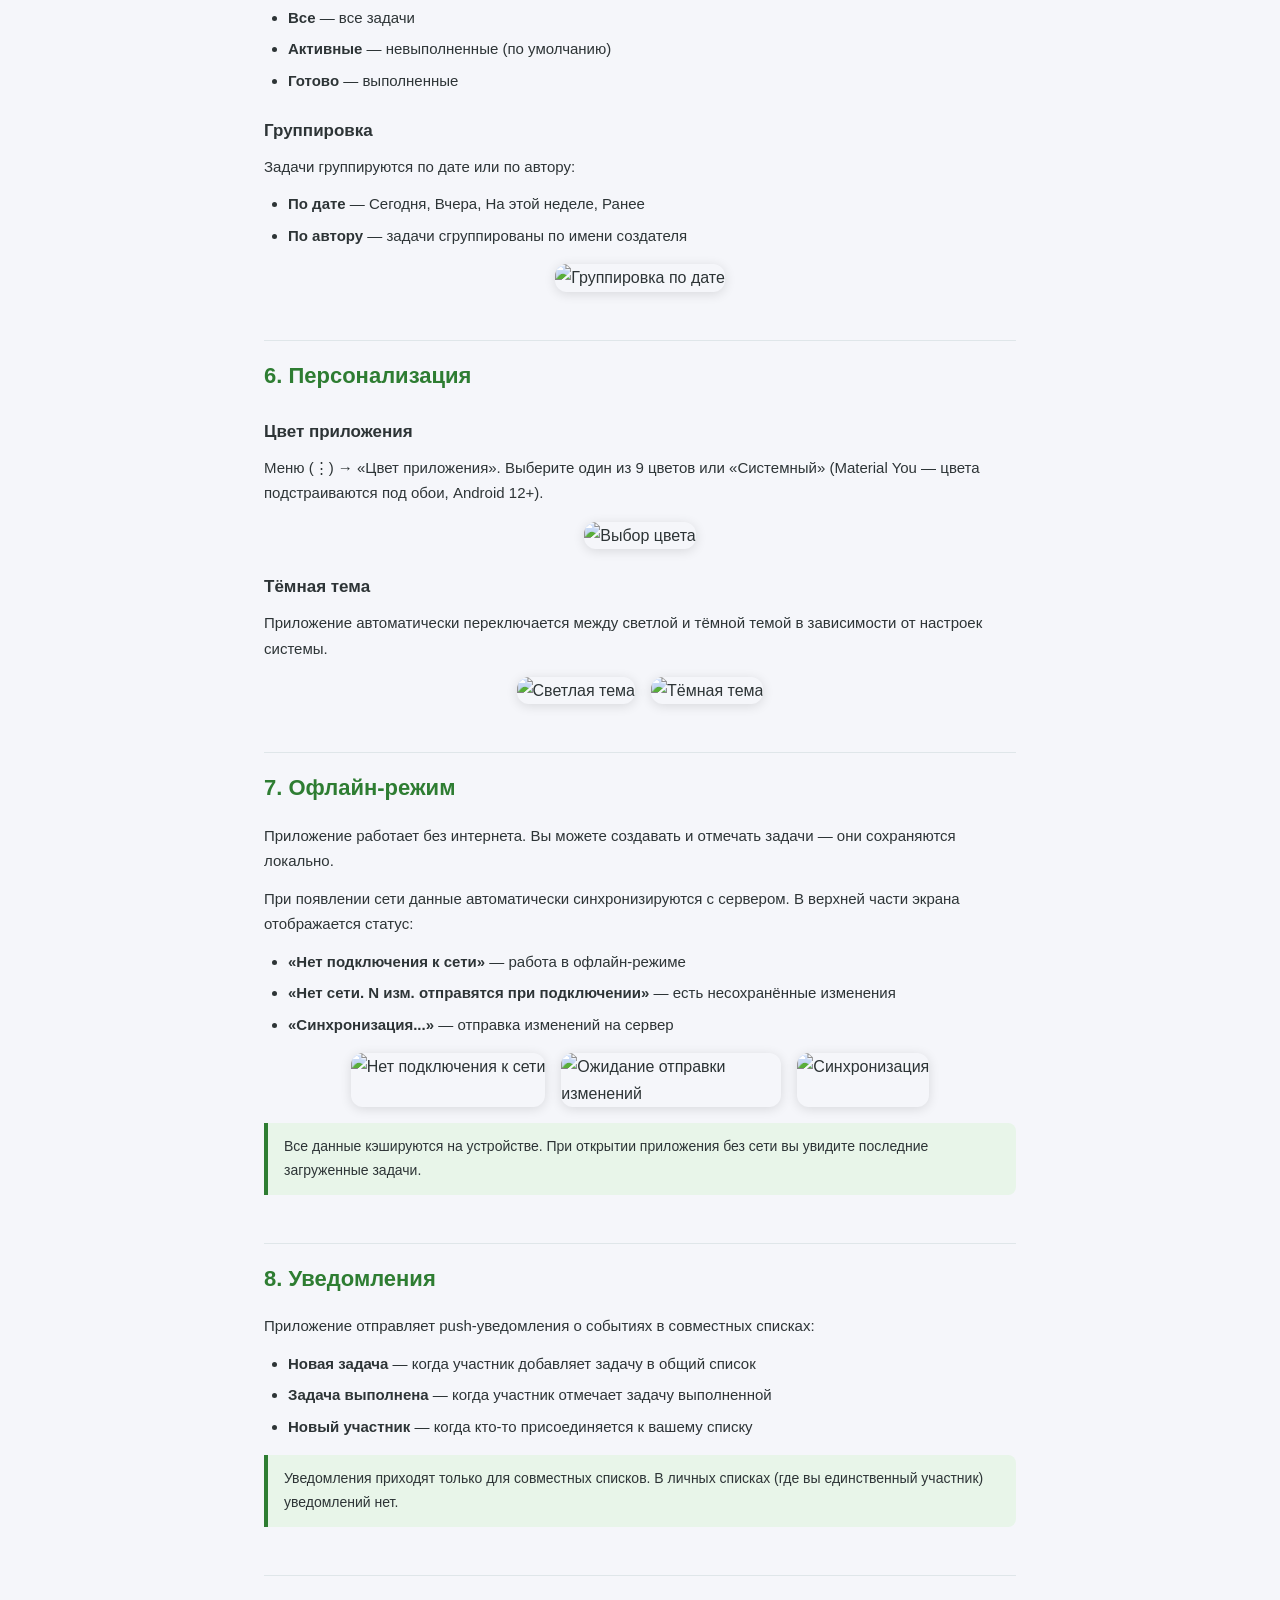
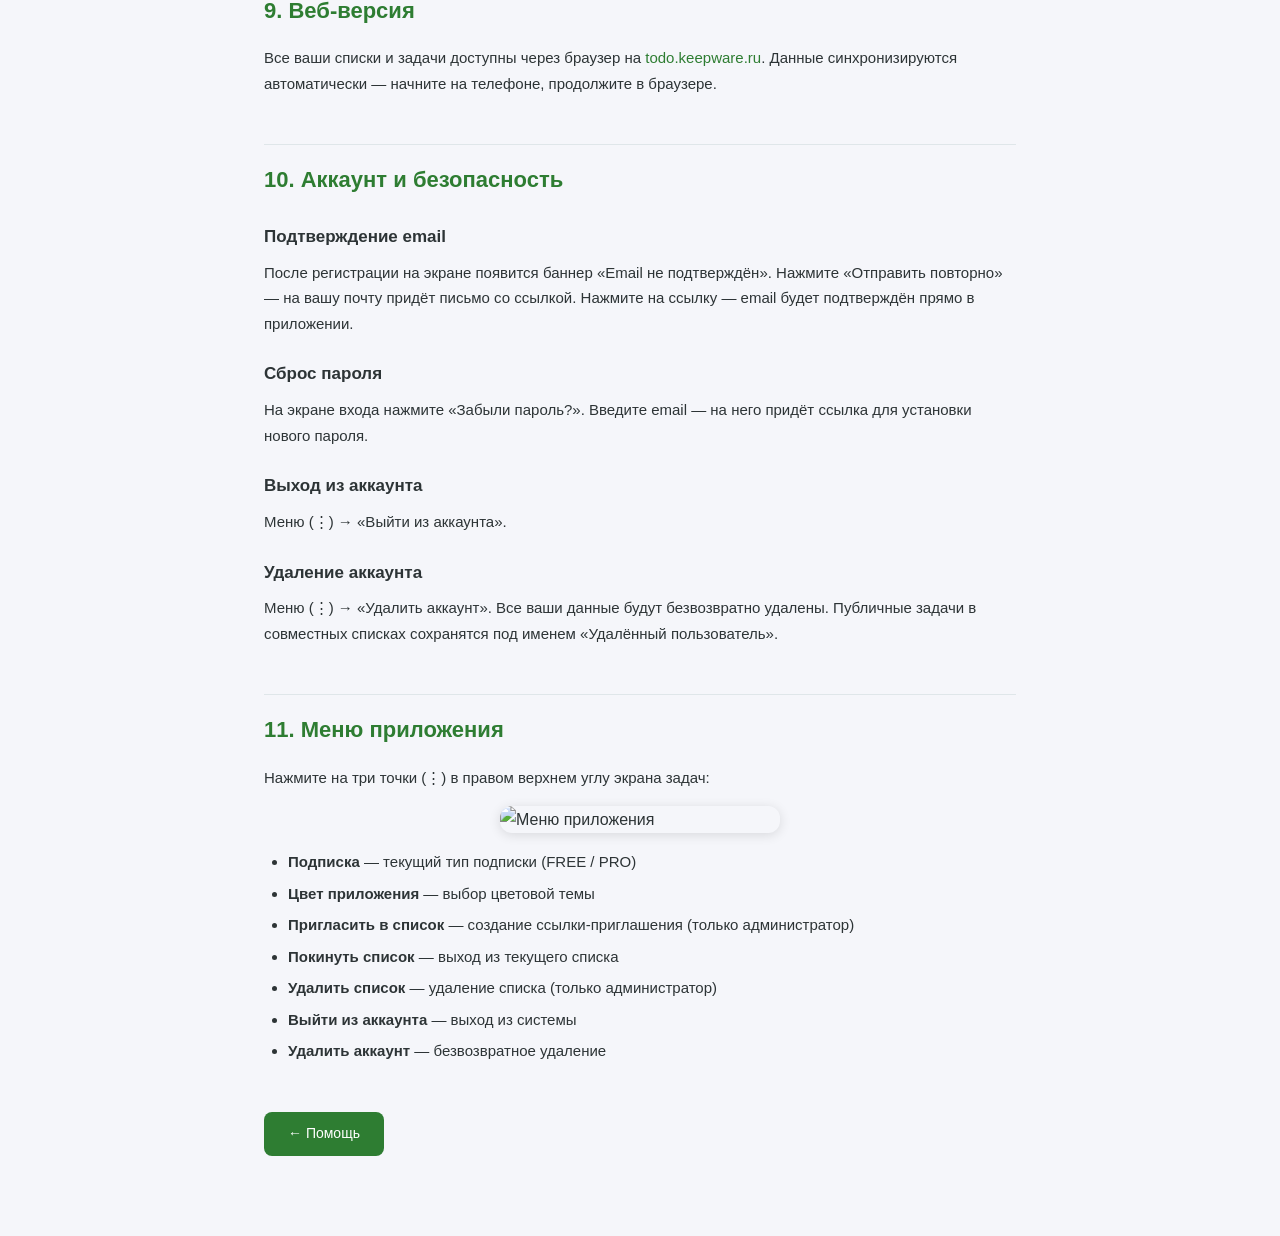
==== commit 964629e5: "feat(help): English help pages + RU·EN language switcher - nginx/help/index_en.html and android_en.h" ====
--- a/nginx/help/android.html
+++ b/nginx/help/android.html
@@ -17,6 +17,26 @@
             margin: 0 auto;
             padding: 40px 24px 80px;
         }
+        .lang-switcher {
+            text-align: right;
+            font-size: 13px;
+            margin-bottom: 8px;
+        }
+        .lang-switcher a {
+            color: #636e72;
+            padding: 4px 8px;
+            border-radius: 4px;
+            text-decoration: none;
+        }
+        .lang-switcher a.active {
+            color: #2e7d32;
+            font-weight: 600;
+            background: rgba(46, 125, 50, 0.08);
+        }
+        .lang-switcher span {
+            color: #b2bec3;
+            font-size: 12px;
+        }
         h1 {
             font-size: 28px;
             font-weight: 700;
@@ -128,6 +148,12 @@
 </head>
 <body>
 <div class="container">
+    <div class="lang-switcher">
+        <a href="/help/android" class="active">RU</a>
+        <span>·</span>
+        <a href="/help/android/en">EN</a>
+    </div>
+
     <div class="nav-top">
         <a href="/help">← Помощь</a>
     </div>
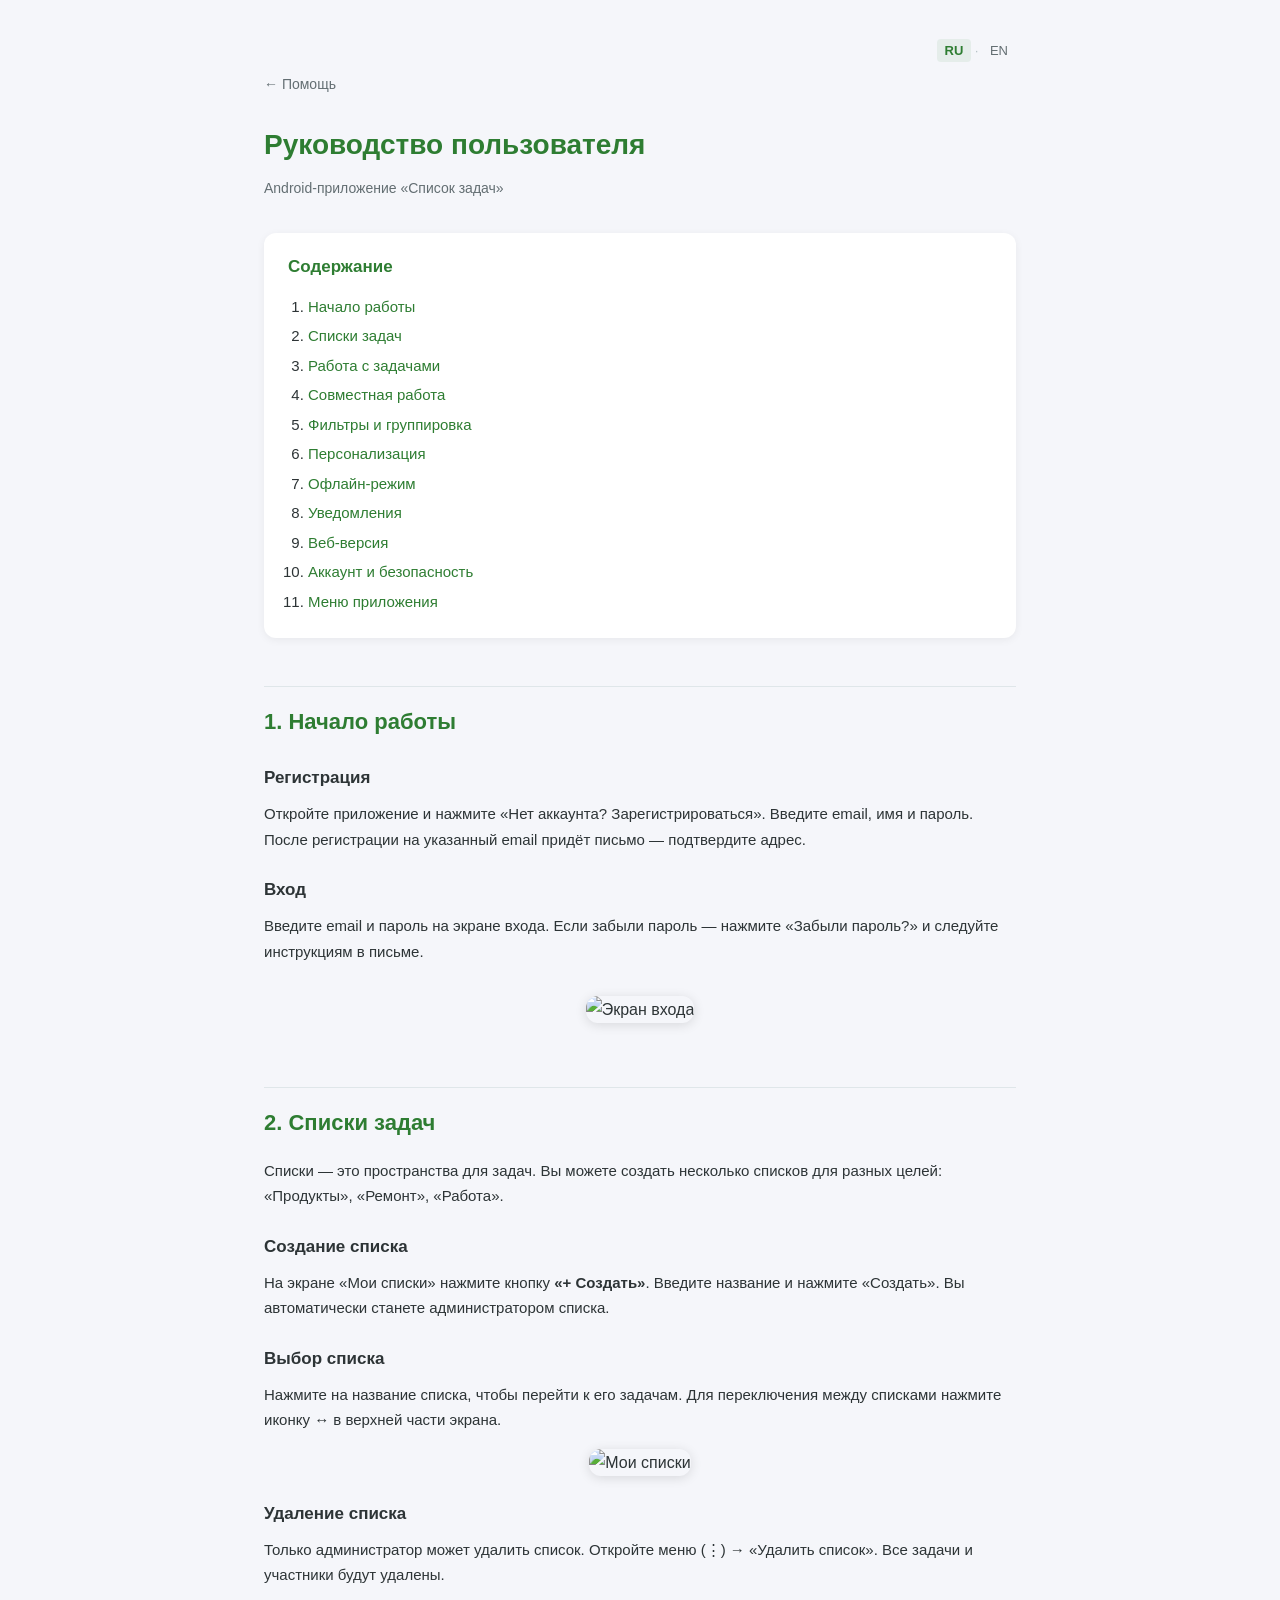
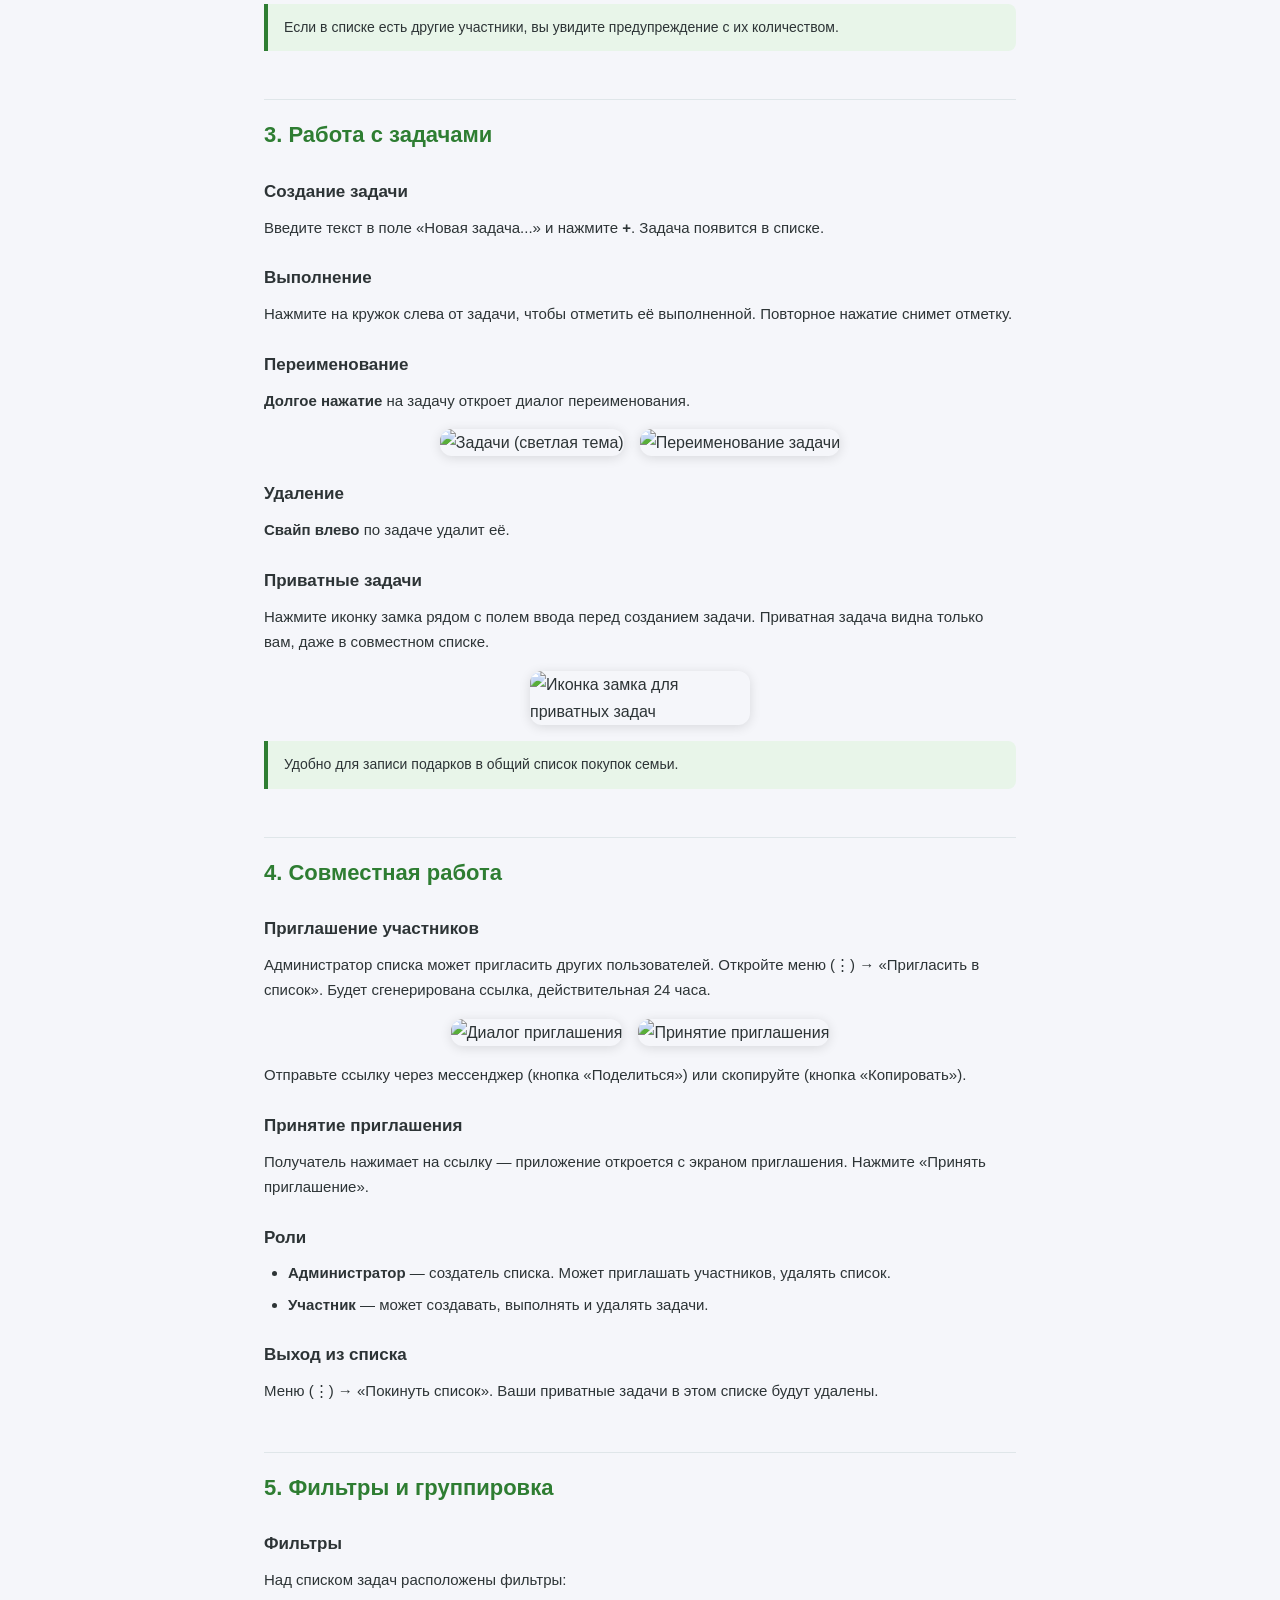
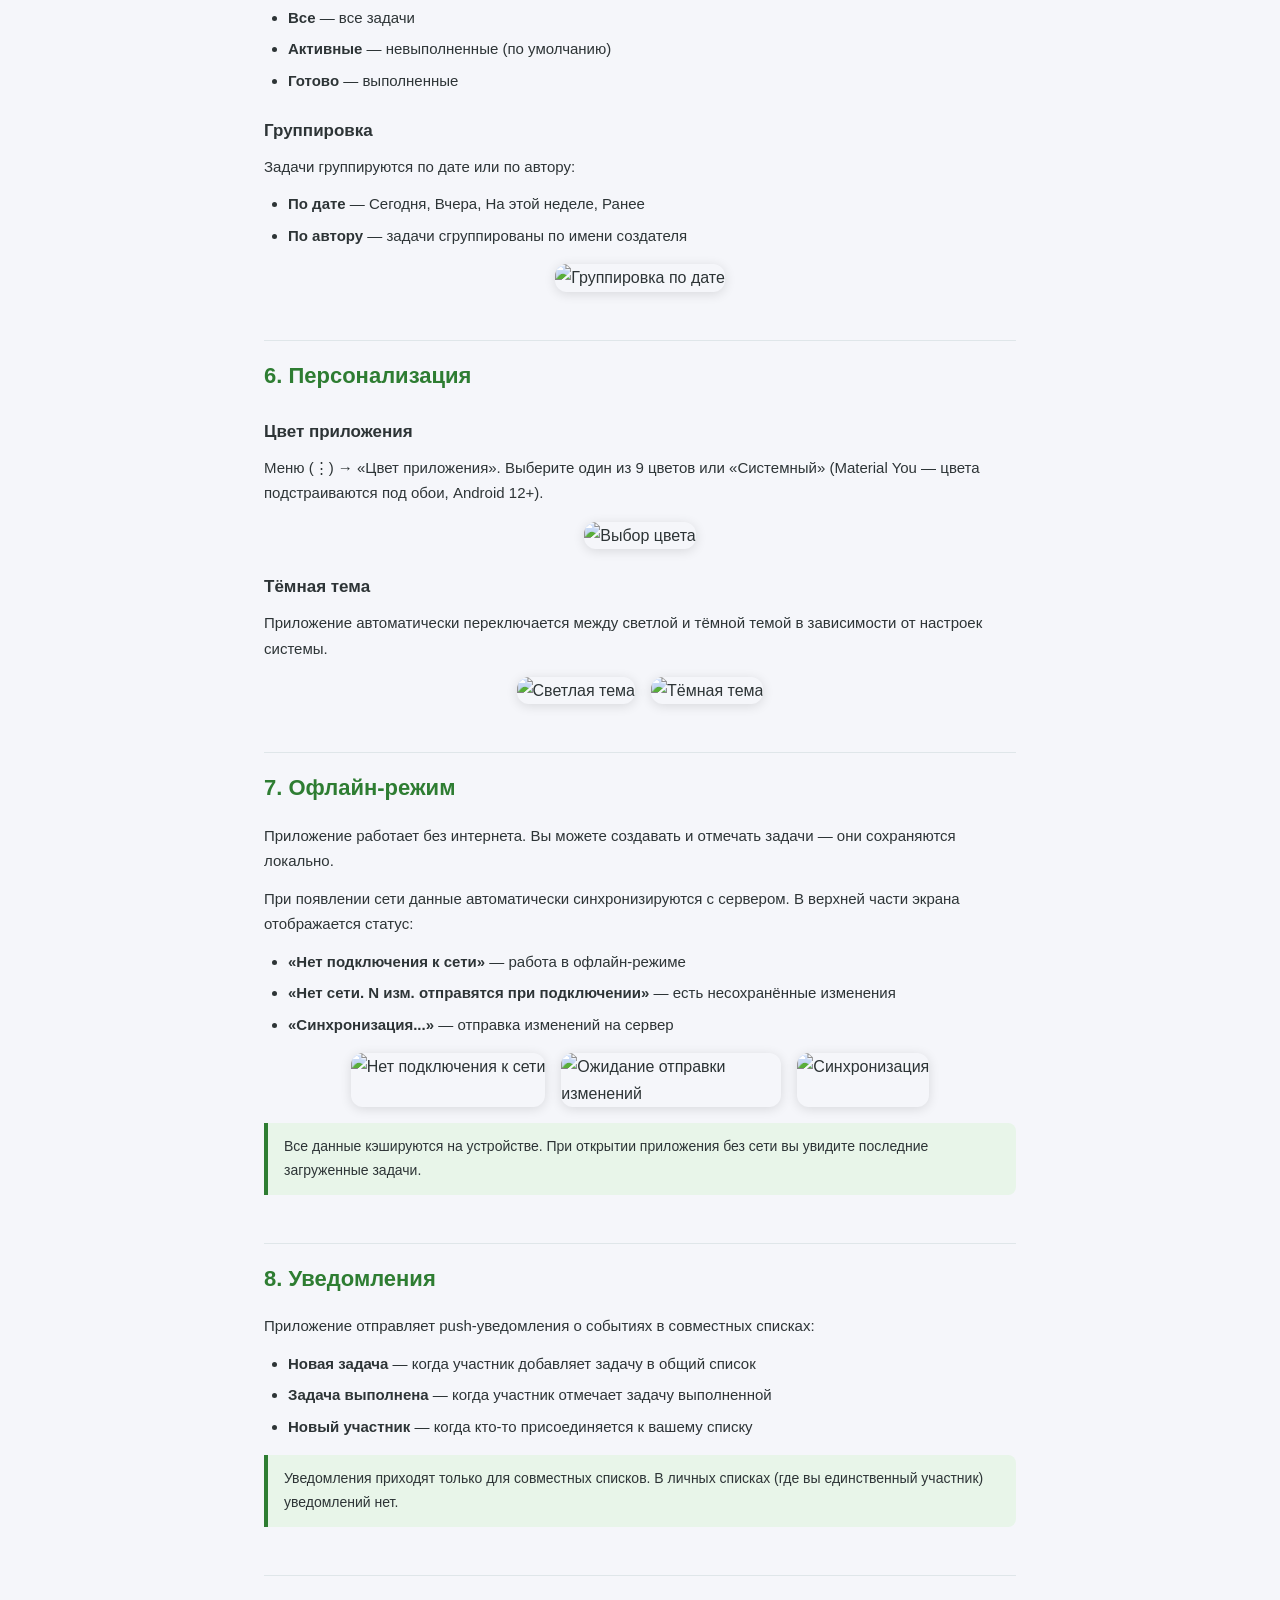
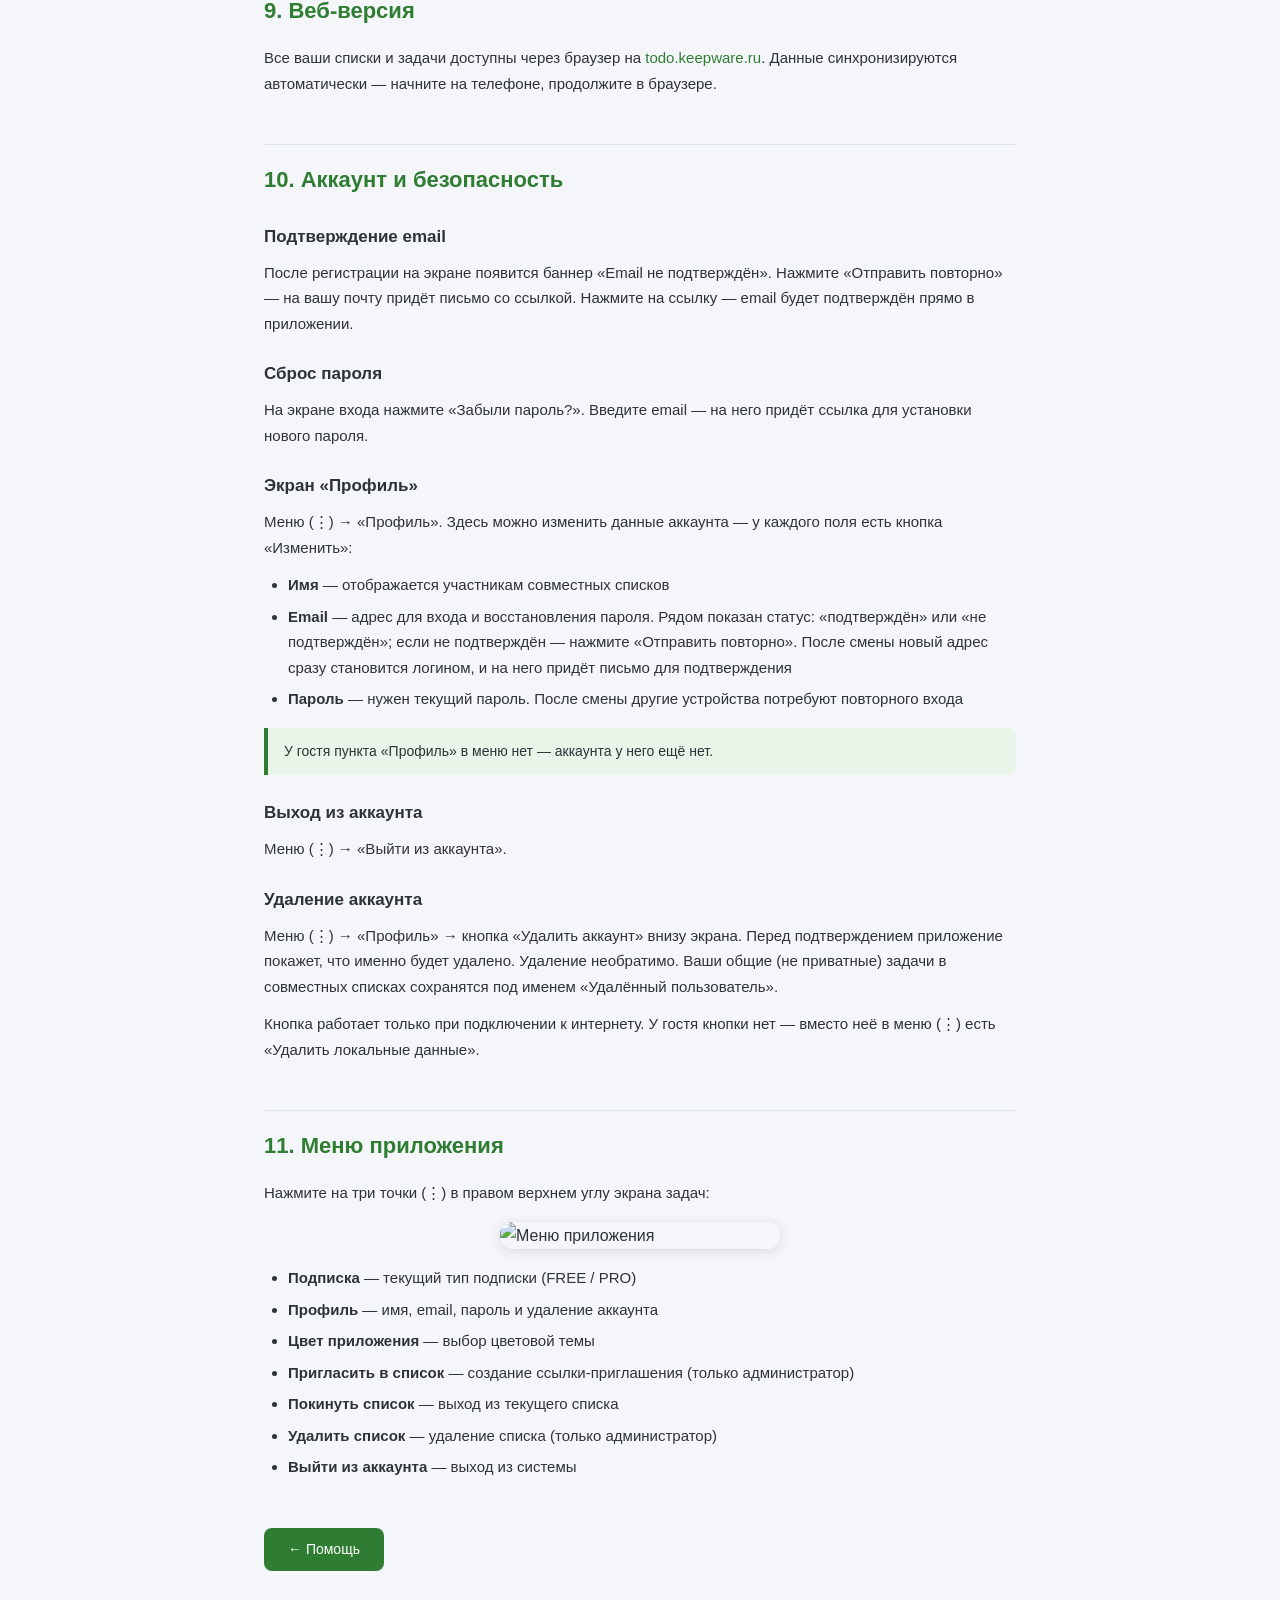
==== commit 63d8fbbe: "docs(help): account deletion lives on the Profile screen The Android help pages sent users to Menu (" ====
--- a/nginx/help/android.html
+++ b/nginx/help/android.html
@@ -351,11 +351,21 @@
     <h3>Сброс пароля</h3>
     <p>На экране входа нажмите «Забыли пароль?». Введите email — на него придёт ссылка для установки нового пароля.</p>
 
+    <h3>Экран «Профиль»</h3>
+    <p>Меню (⋮) → «Профиль». Здесь можно изменить данные аккаунта — у каждого поля есть кнопка «Изменить»:</p>
+    <ul>
+        <li><strong>Имя</strong> — отображается участникам совместных списков</li>
+        <li><strong>Email</strong> — адрес для входа и восстановления пароля. Рядом показан статус: «подтверждён» или «не подтверждён»; если не подтверждён — нажмите «Отправить повторно». После смены новый адрес сразу становится логином, и на него придёт письмо для подтверждения</li>
+        <li><strong>Пароль</strong> — нужен текущий пароль. После смены другие устройства потребуют повторного входа</li>
+    </ul>
+    <div class="tip">У гостя пункта «Профиль» в меню нет — аккаунта у него ещё нет.</div>
+
     <h3>Выход из аккаунта</h3>
     <p>Меню (⋮) → «Выйти из аккаунта».</p>
 
     <h3>Удаление аккаунта</h3>
-    <p>Меню (⋮) → «Удалить аккаунт». Все ваши данные будут безвозвратно удалены. Публичные задачи в совместных списках сохранятся под именем «Удалённый пользователь».</p>
+    <p>Меню (⋮) → «Профиль» → кнопка «Удалить аккаунт» внизу экрана. Перед подтверждением приложение покажет, что именно будет удалено. Удаление необратимо. Ваши общие (не приватные) задачи в совместных списках сохранятся под именем «Удалённый пользователь».</p>
+    <p>Кнопка работает только при подключении к интернету. У гостя кнопки нет — вместо неё в меню (⋮) есть «Удалить локальные данные».</p>
 
     <!-- 11. Меню -->
     <h2 id="menu">11. Меню приложения</h2>
@@ -366,12 +376,12 @@
 
     <ul>
         <li><strong>Подписка</strong> — текущий тип подписки (FREE / PRO)</li>
+        <li><strong>Профиль</strong> — имя, email, пароль и удаление аккаунта</li>
         <li><strong>Цвет приложения</strong> — выбор цветовой темы</li>
         <li><strong>Пригласить в список</strong> — создание ссылки-приглашения (только администратор)</li>
         <li><strong>Покинуть список</strong> — выход из текущего списка</li>
         <li><strong>Удалить список</strong> — удаление списка (только администратор)</li>
         <li><strong>Выйти из аккаунта</strong> — выход из системы</li>
-        <li><strong>Удалить аккаунт</strong> — безвозвратное удаление</li>
     </ul>
 
     <a class="back" href="/help">← Помощь</a>
